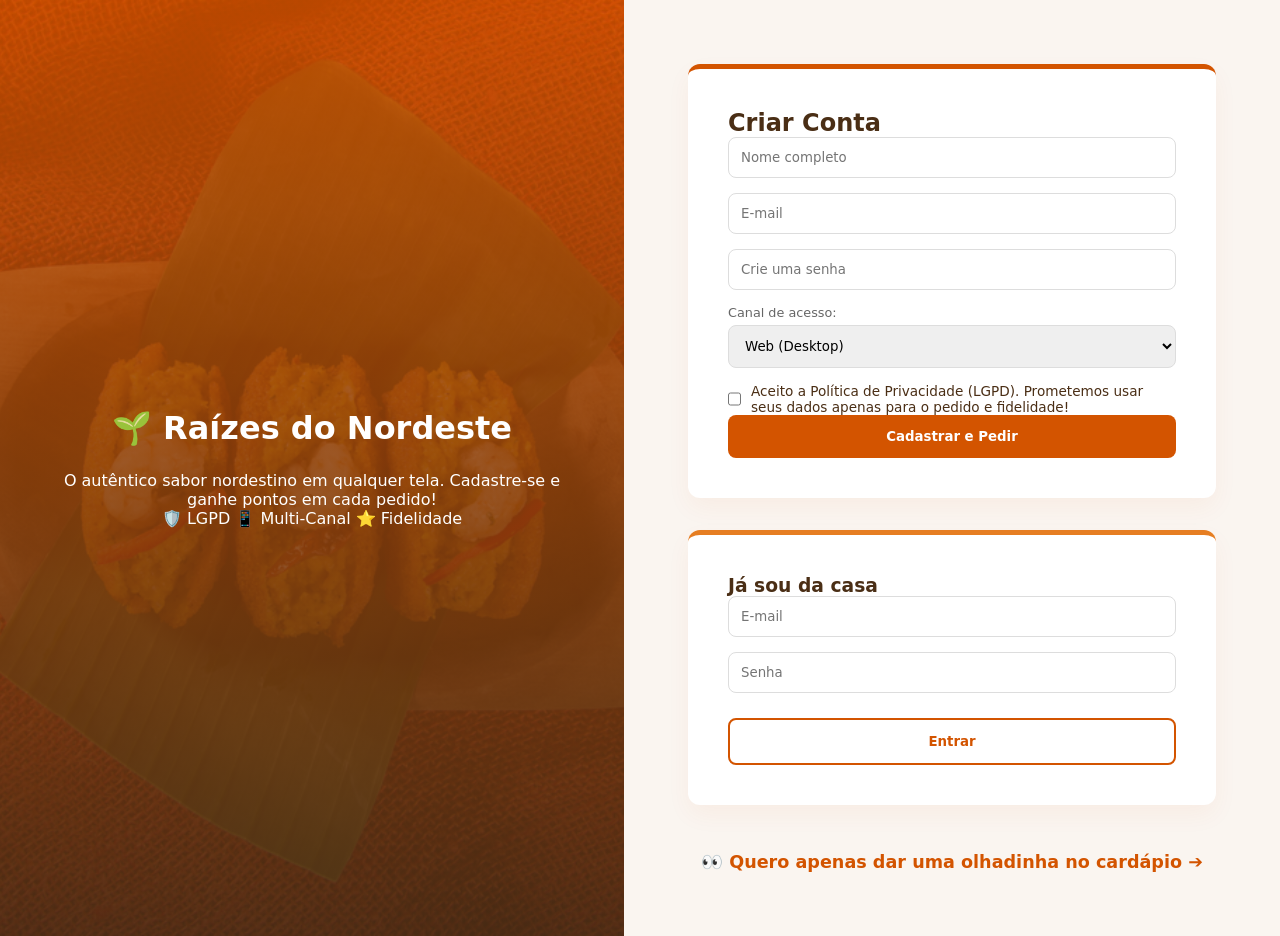
==== index.html @ ade94839 "adicao da funcao toast notification" ====
<!DOCTYPE html>
<html lang="pt-BR">
<head>
  <meta charset="UTF-8">
  <meta name="viewport" content="width=device-width, initial-scale=1.0">
  <title>Raízes do Nordeste | Início</title>
  
  <link rel="stylesheet" href="css/style.css">
  <link rel="stylesheet" href="css/responsive.css">
</head>
<body>

  <div class="split-container">
    
    <div class="split-left">
      <h1 class="page-title">🌱 Raízes do Nordeste</h1>
      <p>O autêntico sabor nordestino em qualquer tela. Cadastre-se e ganhe pontos em cada pedido!</p>
      <div class="badges">
        <span class="tag">🛡️ LGPD</span>
        <span class="tag">📱 Multi-Canal</span>
        <span class="tag">⭐ Fidelidade</span>
      </div>
    </div>

    <div class="split-right">
      
      <div class="form-container">
        <h2>Criar Conta</h2>
        <form id="register-form">
          <input type="text" id="reg-name" placeholder="Nome completo" required>
          <input type="email" id="reg-email" placeholder="E-mail" required>
          <input type="password" id="reg-pass" placeholder="Crie uma senha" required>
          
          <label class="input-label">Canal de acesso:</label>
          <select id="reg-channel">
            <option value="web">Web (Desktop)</option>
            <option value="app">App (Mobile)</option>
            <option value="totem">Totem (Loja)</option>
          </select>

          <div class="checkbox">
            <label style="display: flex; gap: 10px; cursor: pointer;">
              <input type="checkbox" id="reg-lgpd" required> 
              <span>Aceito a Política de Privacidade (LGPD). Prometemos usar seus dados apenas para o pedido e fidelidade!</span>
            </label>
          </div>

          <button type="submit" class="btn">Cadastrar e Pedir</button>
        </form>
      </div>

  <div class="form-container login-panel">
          <h3>Já sou da casa</h3>
          <form id="login-form">
            <input type="email" id="login-email" placeholder="E-mail">
            <input type="password" id="login-pass" placeholder="Senha">
            <button type="submit" class="btn btn-outline">Entrar</button>
          </form>
        </div>

        <div class="guest-link-container">
          <a href="unidades.html" class="guest-link">
            👀 Quero apenas dar uma olhadinha no cardápio ➔
          </a>
        </div>

    </div> 
    </div>

  <script src="js/mock.js"></script>
  <script src="js/app.js"></script>
  <script src="js/auth.js"></script>
</body>
</html>
---- css/style.css ----
:root {
    --primary: #d35400;
    --secondary: #e67e22;
    --accent: #a04000;
    --bg-light: #faf5f0;
    --text-dark: #4a2e15;  
    --white: #ffffff;
    --footer-bg: #1a2421;
}

* { box-sizing: border-box; margin: 0; padding: 0; font-family: 'Segoe UI', system-ui, sans-serif; }

body { 
    background-color: var(--bg-light); 
    color: var(--text-dark); 
    display: flex; 
    min-height: 100vh; 
    flex-direction: column; 
}

.split-container { display: flex; flex: 1; width: 100%; flex-wrap: wrap; }
.split-left { 
    background: linear-gradient(rgba(211, 84, 0, 0.85), rgba(74, 46, 21, 0.9)), url('../img/fundo-login.jpg');
    background-size: cover;
    background-position: center;
    color: var(--white); 
    flex: 1; 
    display: flex; 
    flex-direction: column; 
    justify-content: center; 
    align-items: center; 
    padding: 3rem; 
    text-align: center; 
}
.split-right { flex: 1; display: flex; flex-direction: column; justify-content: center; padding: 4rem; }

.page-wrapper { padding: 2rem; max-width: 1200px; margin: 0 auto; width: 100%; flex: 1; }

.header { 
    background: var(--primary); color: var(--white); padding: 1rem 2rem; 
    display: flex; justify-content: space-between; align-items: center; 
    border-radius: 12px; margin-bottom: 2rem; box-shadow: 0 4px 10px rgba(0,0,0,0.1);
}
.header a { color: var(--white); text-decoration: none; font-weight: bold; margin-left: 20px; }

.form-container { 
    background: var(--white); padding: 2.5rem; border-radius: 12px; 
    box-shadow: 0 10px 25px rgba(211,84,0,0.05); margin-bottom: 2rem; border-top: 5px solid var(--primary); 
}

input, select { width: 100%; padding: 12px; margin-bottom: 15px; border: 1px solid #ddd; border-radius: 8px; }

.btn { 
    background: var(--primary); color: var(--white); border: none; padding: 14px; 
    width: 100%; border-radius: 8px; font-weight: bold; cursor: pointer; transition: 0.3s; 
}
.btn:hover { background: var(--accent); }
.btn-outline { background: transparent; border: 2px solid var(--primary); color: var(--primary); margin-top: 10px; }

.product-grid { display: grid; grid-template-columns: repeat(auto-fill, minmax(280px, 1fr)); gap: 1.5rem; }
.product-card { 
    background: var(--white); border-radius: 12px; box-shadow: 0 4px 6px rgba(0,0,0,0.05); 
    border-bottom: 4px solid var(--primary); transition: 0.3s; overflow: hidden;
}
.product-card:hover { transform: translateY(-5px); }

.cart-layout { display: grid; grid-template-columns: 2fr 1fr; gap: 2rem; }
.cart-items { background: var(--white); padding: 1.5rem; border-radius: 12px; }
.cart-item { display: flex; justify-content: space-between; align-items: center; padding: 1.2rem 0; border-bottom: 1px solid #eee; }

.points-panel { 
    background: var(--bg-light); border: 2px dashed var(--primary); 
    padding: 2rem; border-radius: 12px; margin-bottom: 2rem; text-align: center;
}

.tracker { display: flex; justify-content: space-between; margin: 3rem 0; position: relative; }
.tracker::before { content: ''; position: absolute; top: 15px; left: 0; right: 0; height: 4px; background: #eee; z-index: 1; }
.step { text-align: center; position: relative; z-index: 2; width: 25%; }
.step .circle { 
    width: 34px; height: 34px; background: #eee; border-radius: 50%; margin: 0 auto 10px; 
    display: flex; align-items: center; justify-content: center; font-weight: bold; color: #999; border: 4px solid var(--white); 
}
.step.active .circle { background: var(--primary); color: var(--white); }
.step.completed .circle { background: #27ae60; color: var(--white); }

.footer { background-color: var(--footer-bg); color: #e2e8f0; padding: 3rem 2rem 1rem; margin-top: auto; }
.footer-content { max-width: 1200px; margin: 0 auto; display: grid; grid-template-columns: repeat(auto-fit, minmax(250px, 1fr)); gap: 2rem; }

.page-title {
    color: var(--primary);
    margin-bottom: 1.5rem;
    text-align: center;
}

.cart-summary h3 {
    color: var(--primary);
    margin-bottom: 1rem;
}

.cart-summary p {
    display: flex;
    justify-content: space-between;
    margin-bottom: 5px;
}

.cart-summary hr {
    border: 0;
    border-top: 1px solid #ddd;
    margin: 15px 0;
}

.cart-summary h2 {
    display: flex;
    justify-content: space-between;
    color: var(--accent);
}

.split-left .page-title {
    color: var(--white);
}

.input-label {
    font-size: 0.8rem;
    color: #666;
    display: block;
    margin-bottom: 5px;
}

.checkbox input[type="checkbox"] {
    width: auto;
    margin: 0;
}

.checkbox span {
    font-size: 0.85rem;
}

.login-panel {
    border-top-color: var(--secondary);
}

.product-card { 
    padding: 0;
    display: flex; 
    flex-direction: column; 
    text-align: left; 
}

.card-image {
    width: 100%;
    height: 180px;
    object-fit: cover;
    background: #eee;
}

.card-content {
    padding: 1.5rem;
    flex: 1;
    display: flex;
    flex-direction: column;
}

.card-title {
    color: var(--primary);
    margin-bottom: 0.5rem;
    font-size: 1.3rem;
}

.card-info {
    color: #666;
    margin-bottom: 0.5rem;
}

.card-hours {
    color: var(--accent);
    margin-bottom: 1.5rem;
    font-weight: bold;
    font-size: 0.9rem;
}

.card-desc {
    flex: 1;
    color: #666;
    font-size: 0.9rem;
    margin-bottom: 1rem;
}

.card-price {
    font-size: 1.3rem;
    font-weight: bold;
    color: var(--accent);
    margin-bottom: 1rem;
}

.card-actions {
    display: flex;
    gap: 10px;
    margin-top: auto;
}

.qty-input {
    width: 70px;
    margin: 0;
    padding: 5px;
    border-radius: 8px;
    border: 1px solid #ddd;
    text-align: center;
}

.btn-action {
    flex: 1;
    margin: 0;
    width: 100%;
}

.cart-empty { text-align: center; padding: 2rem; }
.btn-inline { display: inline-block; width: auto; margin-top: 1rem; }

.cart-item-info { flex: 2; text-align: left; }
.cart-item-title { font-size: 1.1rem; color: var(--text-dark); display: block; margin-bottom: 4px; }
.cart-item-price { color: #666; font-size: 0.9rem; }

.qty-controls { flex: 1; text-align: center; display: flex; align-items: center; justify-content: center; }
.qty-number { margin: 0 15px; font-weight: bold; font-size: 1.1rem; }

.cart-item-total { flex: 1; text-align: right; font-weight: bold; color: var(--accent); font-size: 1.1rem; }

.btn-remove { 
    background: none; border: none; cursor: pointer; 
    font-size: 1.5rem; color: var(--primary); margin-left: 15px; transition: 0.2s; 
}
.btn-remove:hover { transform: scale(1.1); color: var(--accent); }

.guest-link-container {
    text-align: center; 
    margin-top: 15px;
}

.guest-link {
    color: var(--primary); 
    font-weight: bold; 
    text-decoration: none; 
    font-size: 1.1rem; 
    transition: 0.2s;
}

.guest-link:hover {
    color: var(--accent);
}

.promo-alert {
    background-color: #e8f5e9;
    color: #2e7d32;
    padding: 10px;
    border-radius: 8px;
    font-size: 0.85rem;
    margin-bottom: 15px;
    font-weight: bold;
    text-align: center;
}

.promo-alert.warning {
    background-color: #fff3e0;
    color: #e65100;
}

.discount-line {
    color: #27ae60;
    font-weight: bold;
}

.promo-banner {
    background: linear-gradient(135deg, var(--primary), var(--accent));
    color: var(--white);
    padding: 1.5rem;
    border-radius: 12px;
    margin-bottom: 2rem;
    text-align: center;
    box-shadow: 0 4px 15px rgba(211, 84, 0, 0.2);
    animation: pulseBanner 2s infinite; 
}

.promo-banner h3 {
    margin-bottom: 0.5rem;
    font-size: 1.4rem;
    color: var(--white);
}

.promo-banner p {
    font-size: 1rem;
    opacity: 0.9;
}

@keyframes pulseBanner {
    0% { transform: scale(1); }
    50% { transform: scale(1.01); }
    100% { transform: scale(1); }
}

#toast-container {
    position: fixed;
    bottom: 20px;
    right: 20px;
    z-index: 9999;
    display: flex;
    flex-direction: column;
    gap: 10px;
}

.toast {
    background-color: var(--white);
    color: var(--text-dark);
    padding: 15px 25px;
    border-radius: 8px;
    box-shadow: 0 5px 15px rgba(0,0,0,0.2);
    font-size: 0.95rem;
    font-weight: bold;
    display: flex;
    align-items: center;
    gap: 12px;
    opacity: 0;
    transform: translateX(100%);
    animation: slideIn 0.3s forwards, fadeOut 0.3s forwards 2.7s;
    border-left: 5px solid var(--primary);
}

.toast.success { border-left-color: #27ae60; }
.toast.warning { border-left-color: #f39c12; }
.toast.error { border-left-color: #e74c3c; }

@keyframes slideIn {
    to { opacity: 1; transform: translateX(0); }
}

@keyframes fadeOut {
    to { opacity: 0; transform: translateY(20px); }
}
---- css/responsive.css ----
@media (max-width: 900px) { 
    body { flex-direction: column; } 
    
    .split-left { 
        padding: 4rem 2rem; 
        min-height: 40vh; 
    } 
    
    .split-right { 
        padding: 2rem; 
    }

    .split-left h1 {
        font-size: 2.5rem;
    }
}

@media (max-width: 480px) {
    .form-container {
        padding: 1.5rem;
    }
}
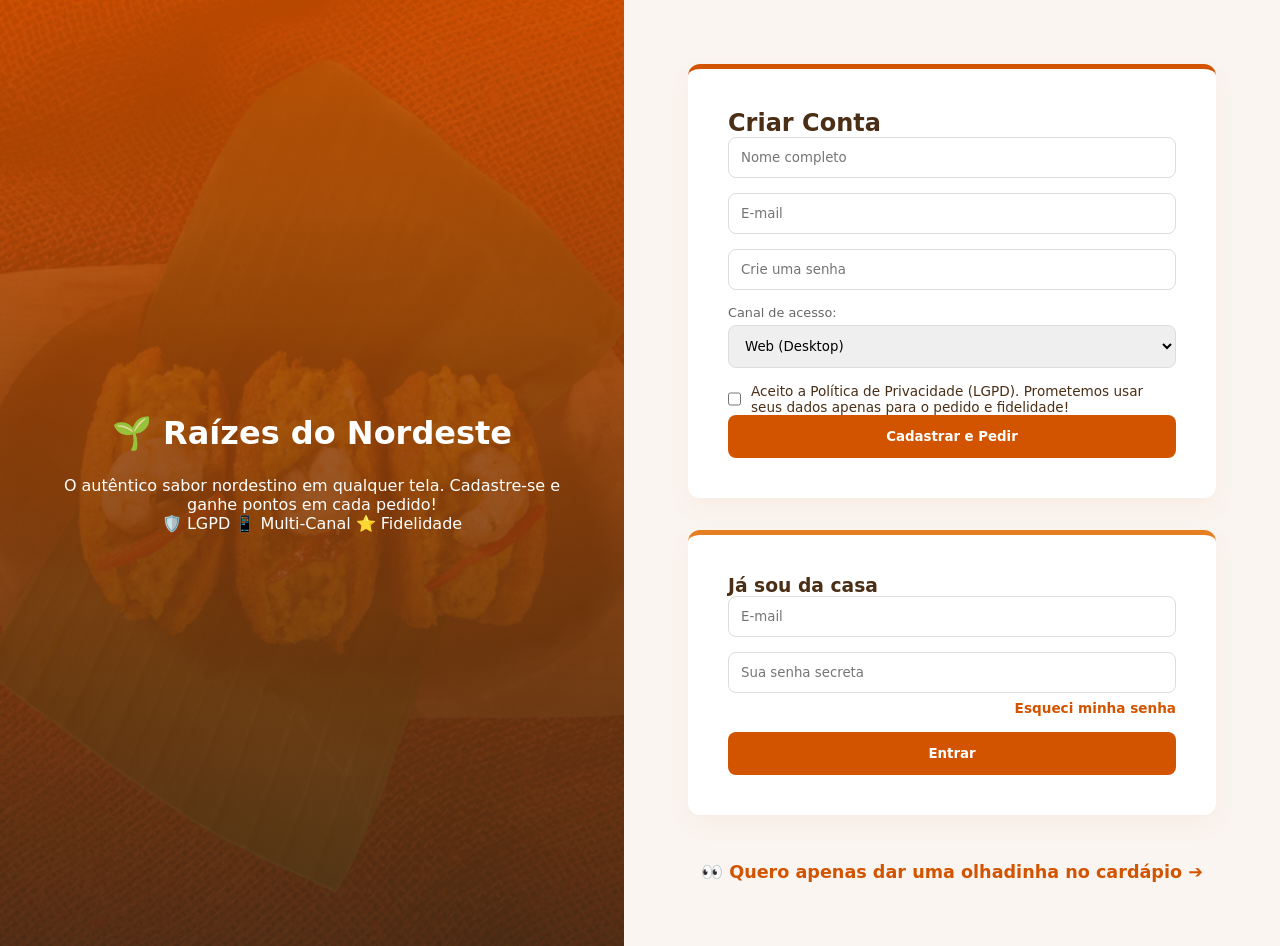
==== commit 0e919195: "melhorias na funcao perfil e senhas" ====
--- a/index.html
+++ b/index.html
@@ -51,11 +51,21 @@
 
   <div class="form-container login-panel">
           <h3>Já sou da casa</h3>
-          <form id="login-form">
-            <input type="email" id="login-email" placeholder="E-mail">
-            <input type="password" id="login-pass" placeholder="Senha">
-            <button type="submit" class="btn btn-outline">Entrar</button>
-          </form>
+          <form id="login-form" class="auth-form">
+            <div class="form-group">
+                <input type="email" id="login-email" placeholder="E-mail" required>
+            </div>
+            
+            <div class="form-group">
+                <input type="password" id="login-pass" placeholder="Sua senha secreta" required>
+            </div>
+
+            <div class="forgot-password-container">
+                <a href="#" id="btn-esqueci" class="forgot-password-link">Esqueci minha senha</a>
+            </div>
+
+            <button type="submit" class="btn btn-full">Entrar</button>
+        </form>
         </div>
 
         <div class="guest-link-container">
--- a/css/style.css
+++ b/css/style.css
@@ -334,4 +334,208 @@
 
 @keyframes fadeOut {
     to { opacity: 0; transform: translateY(20px); }
+}
+
+.category-filters {
+    display: flex;
+    justify-content: center;
+    gap: 15px;
+    margin-bottom: 2.5rem;
+    flex-wrap: wrap;
+}
+
+.btn-filter {
+    background-color: transparent;
+    color: var(--primary);
+    border: 2px solid var(--primary);
+    padding: 8px 20px;
+    border-radius: 25px;
+    cursor: pointer;
+    font-weight: bold;
+    font-size: 0.95rem;
+    transition: all 0.3s ease;
+}
+
+.btn-filter:hover, 
+.btn-filter.active {
+    background-color: var(--primary);
+    color: var(--white);
+    box-shadow: 0 4px 10px rgba(211, 84, 0, 0.3);
+}
+
+.product-card.hidden {
+    display: none;
+}
+
+.gamification-panel {
+    background: var(--white);
+    padding: 2rem;
+    border-radius: 12px;
+    box-shadow: 0 5px 15px rgba(0,0,0,0.05);
+    margin-bottom: 2rem;
+    text-align: center;
+}
+
+.points-display h2 {
+    font-size: 3rem;
+    color: var(--primary);
+    margin: 10px 0;
+}
+
+.progress-container {
+    background: #e0e0e0;
+    border-radius: 20px;
+    height: 24px;
+    width: 100%;
+    margin: 25px 0 10px 0;
+    overflow: hidden;
+    box-shadow: inset 0 2px 5px rgba(0,0,0,0.1);
+}
+
+.progress-bar {
+    background: linear-gradient(90deg, #f39c12, var(--primary));
+    height: 100%;
+    width: 0%;
+    transition: width 1.5s ease-in-out;
+}
+
+.progress-text {
+    font-size: 0.9rem;
+    color: #666;
+    font-weight: bold;
+}
+
+.tiers-grid {
+    display: grid;
+    grid-template-columns: repeat(auto-fit, minmax(200px, 1fr));
+    gap: 15px;
+    margin-top: 2rem;
+}
+
+.tier-card {
+    padding: 20px 10px;
+    border-radius: 8px;
+    border: 2px solid #eee;
+    background: #fafafa;
+    opacity: 0.6;
+    transition: all 0.3s ease;
+}
+
+.tier-card h3 {
+    margin-bottom: 10px;
+}
+
+.tier-card.active {
+    border-color: var(--primary);
+    background: #fff8f5;
+    opacity: 1;
+    transform: scale(1.05);
+    box-shadow: 0 4px 15px rgba(211, 84, 0, 0.2);
+}
+
+.points-unit {
+    font-size: 1.2rem;
+    color: #666;
+}
+
+.tier-divider {
+    margin: 10px 0;
+    border: 0;
+    border-top: 1px solid #ddd;
+}
+
+.tier-advantage {
+    font-size: 0.85rem;
+    font-weight: bold;
+}
+
+.progress-bar.gold-bar {
+    background: linear-gradient(90deg, #f1c40f, #f39c12);
+}
+
+.profile-container {
+    max-width: 600px;
+    margin: 0 auto;
+    background: var(--white);
+    padding: 2.5rem;
+    border-radius: 12px;
+    box-shadow: 0 5px 15px rgba(0,0,0,0.05);
+    margin-bottom: 2rem;
+}
+
+.profile-form .form-group {
+    margin-bottom: 1.5rem;
+}
+
+.profile-form label {
+    display: block;
+    margin-bottom: 0.5rem;
+    font-weight: bold;
+    color: var(--text-dark);
+}
+
+.profile-form input {
+    width: 100%;
+    padding: 12px 15px;
+    border: 1px solid #ddd;
+    border-radius: 8px;
+    font-size: 1rem;
+    transition: border-color 0.3s;
+}
+
+.profile-form input:focus {
+    border-color: var(--primary);
+    outline: none;
+}
+
+.profile-form input:disabled {
+    background-color: #f5f5f5;
+    cursor: not-allowed;
+    color: #888;
+}
+
+.form-row {
+    display: flex;
+    gap: 15px;
+    align-items: flex-end;
+}
+
+.form-row .form-group {
+    flex: 1;
+}
+
+@media (max-width: 600px) {
+    .form-row {
+        flex-direction: column;
+        gap: 0;
+        align-items: stretch;
+    }
+}
+
+.security-divider {
+    margin: 20px 0;
+    border: 0;
+    border-top: 1px solid #ddd;
+}
+
+.security-title {
+    margin-bottom: 15px;
+    color: var(--primary);
+}
+
+.forgot-password-container {
+    text-align: right;
+    margin-top: -10px;
+    margin-bottom: 15px;
+}
+
+.forgot-password-link {
+    font-size: 0.85rem;
+    color: var(--primary);
+    text-decoration: none;
+    font-weight: bold;
+}
+
+.forgot-password-link:hover {
+    text-decoration: underline;
 }
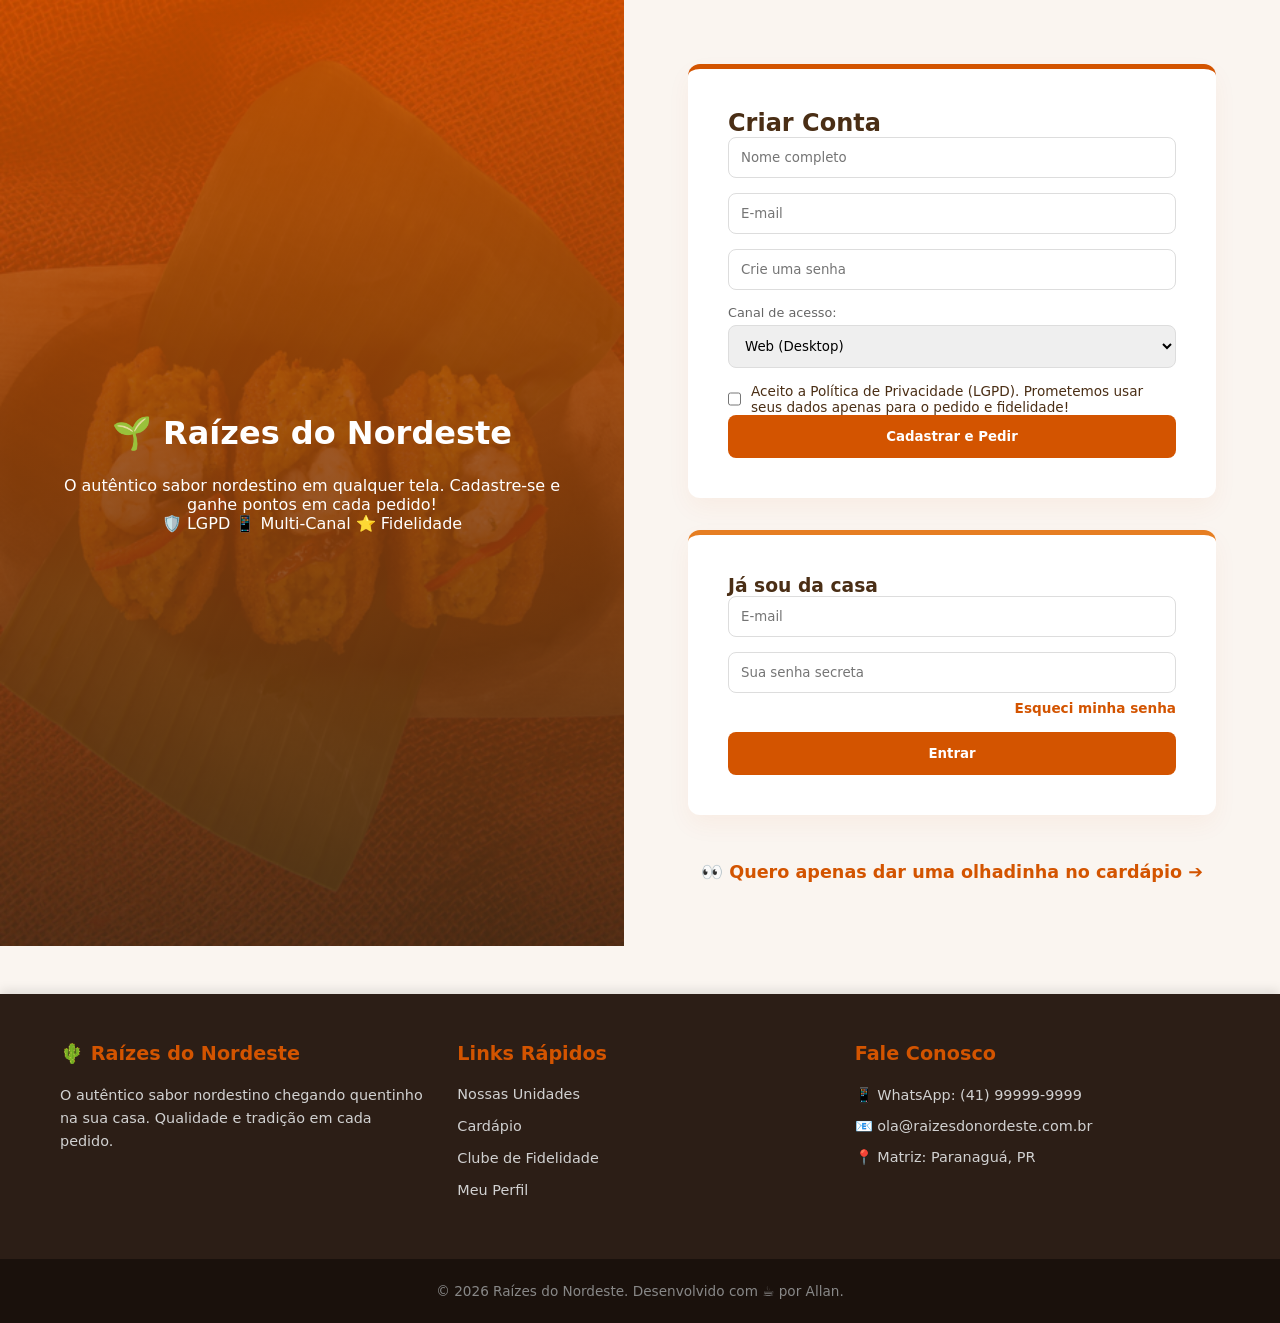
==== commit 80cf383e: "adicao footer" ====
--- a/index.html
+++ b/index.html
@@ -76,7 +76,35 @@
 
     </div> 
     </div>
-
+<footer class="site-footer">
+        <div class="footer-content">
+            <div class="footer-col">
+                <h3>🌵 Raízes do Nordeste</h3>
+                <p>O autêntico sabor nordestino chegando quentinho na sua casa. Qualidade e tradição em cada pedido.</p>
+            </div>
+            
+            <div class="footer-col">
+                <h3>Links Rápidos</h3>
+                <ul class="footer-links">
+                    <li><a href="unidades.html">Nossas Unidades</a></li>
+                    <li><a href="cardapio.html">Cardápio</a></li>
+                    <li><a href="fidelidade.html">Clube de Fidelidade</a></li>
+                    <li><a href="perfil.html">Meu Perfil</a></li>
+                </ul>
+            </div>
+            
+            <div class="footer-col">
+                <h3>Fale Conosco</h3>
+                <p>📱 WhatsApp: (41) 99999-9999</p>
+                <p>📧 ola@raizesdonordeste.com.br</p>
+                <p>📍 Matriz: Paranaguá, PR</p>
+            </div>
+        </div>
+        
+        <div class="footer-bottom">
+            <p>&copy; 2026 Raízes do Nordeste. Desenvolvido com ☕ por Allan.</p>
+        </div>
+    </footer>
   <script src="js/mock.js"></script>
   <script src="js/app.js"></script>
   <script src="js/auth.js"></script>
--- a/css/style.css
+++ b/css/style.css
@@ -538,4 +538,104 @@
 
 .forgot-password-link:hover {
     text-decoration: underline;
+}
+
+.subtitle-container {
+    text-align: center;
+    margin-bottom: 30px;
+}
+
+.units-subtitle {
+    display: inline-block;
+    background-color: #fff8f5;
+    color: var(--primary);
+    padding: 10px 25px;
+    border-radius: 30px;
+    font-size: 0.95rem;
+    font-weight: bold;
+    letter-spacing: 0.5px;
+    border: 1px solid rgba(211, 84, 0, 0.2);
+    box-shadow: 0 4px 10px rgba(0, 0, 0, 0.03);
+    position: relative;
+    z-index: 10;
+}
+
+.empty-cart {
+    display: flex;
+    flex-direction: column;
+    justify-content: center;
+    align-items: center;
+    min-height: 350px;
+    gap: 20px; 
+    text-align: center;
+}
+
+.empty-cart p {
+    font-size: 1.1rem;
+    color: #666;
+    margin: 0;
+}
+
+.site-footer {
+    background-color: #2c1e16;
+    color: #f5f5f5;
+    margin-top: 3rem;
+    box-shadow: 0 -4px 10px rgba(0,0,0,0.1);
+}
+
+.footer-content {
+    display: flex;
+    flex-wrap: wrap;
+    justify-content: space-between;
+    gap: 2rem;
+    max-width: 1200px;
+    margin: 0 auto;
+    padding: 3rem 20px;
+}
+
+.footer-col {
+    flex: 1;
+    min-width: 250px;
+}
+
+.footer-col h3 {
+    color: var(--primary);
+    margin-bottom: 1.2rem;
+    font-size: 1.2rem;
+}
+
+.footer-col p {
+    font-size: 0.9rem;
+    line-height: 1.6;
+    color: #d1d1d1;
+    margin-bottom: 0.5rem;
+}
+
+.footer-links {
+    list-style: none;
+    padding: 0;
+}
+
+.footer-links li {
+    margin-bottom: 0.8rem;
+}
+
+.footer-links a {
+    color: #d1d1d1;
+    text-decoration: none;
+    font-size: 0.9rem;
+    transition: color 0.3s ease, padding-left 0.3s ease;
+}
+
+.footer-links a:hover {
+    color: var(--primary);
+    padding-left: 5px; 
+}
+
+.footer-bottom {
+    background-color: #1a110c;
+    text-align: center;
+    padding: 1.5rem 20px;
+    font-size: 0.85rem;
+    color: #888;
 }
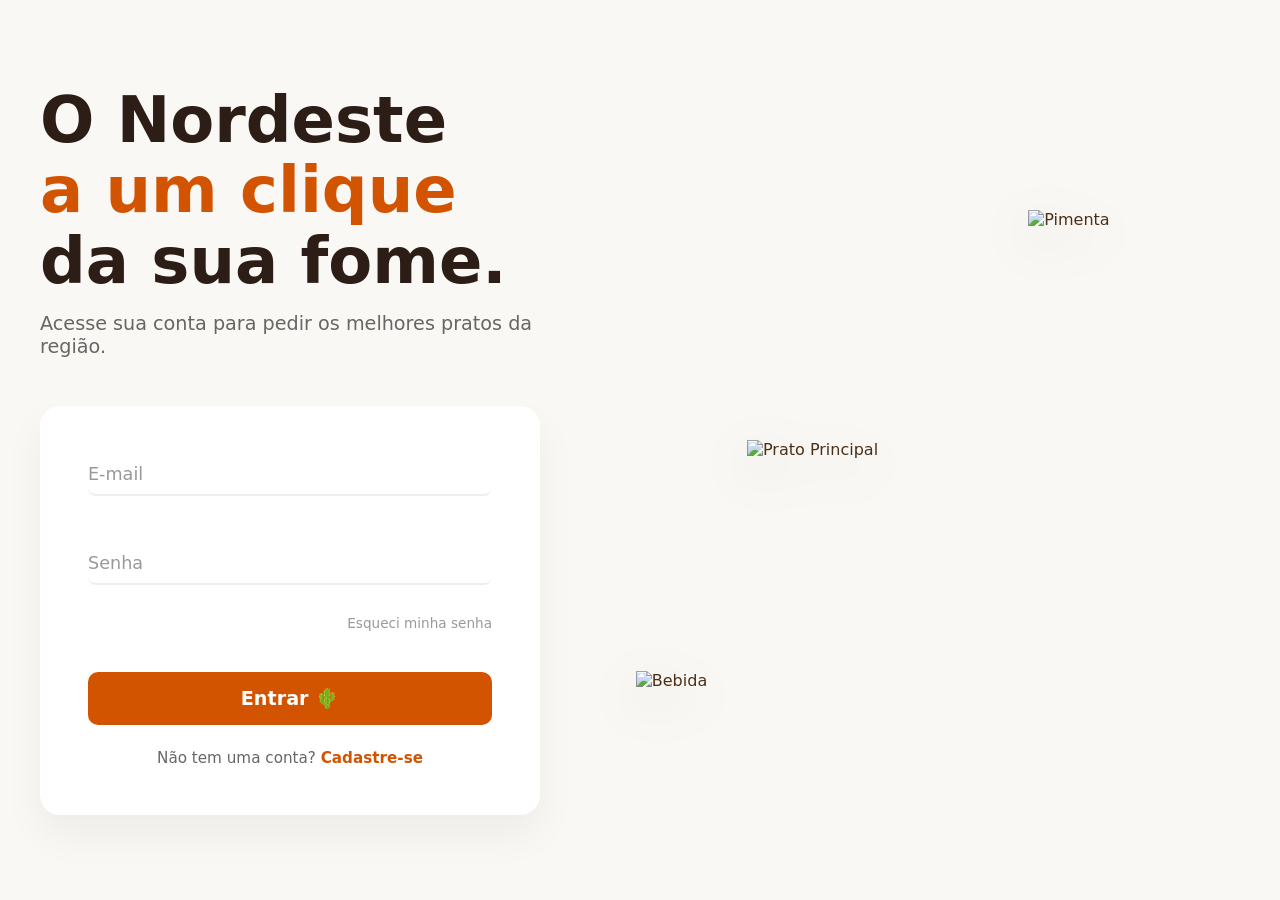
==== commit 30c23f8e: "melhoria tela inicial e cadastro" ====
--- a/index.html
+++ b/index.html
@@ -9,104 +9,46 @@
   <link rel="stylesheet" href="css/responsive.css">
 </head>
 <body>
+    <div class="foodtech-container">
+        <div class="foodtech-content">
+            
+            <div class="foodtech-text">
+                <h1 class="giant-title">O Nordeste<br><span class="highlight">a um clique</span><br>da sua fome.</h1>
+                <p class="subtitle">Acesse sua conta para pedir os melhores pratos da região.</p>
 
-  <div class="split-container">
-    
-    <div class="split-left">
-      <h1 class="page-title">🌱 Raízes do Nordeste</h1>
-      <p>O autêntico sabor nordestino em qualquer tela. Cadastre-se e ganhe pontos em cada pedido!</p>
-      <div class="badges">
-        <span class="tag">🛡️ LGPD</span>
-        <span class="tag">📱 Multi-Canal</span>
-        <span class="tag">⭐ Fidelidade</span>
-      </div>
+              <form id="login-form" class="minimal-form">
+                    <div class="input-group">
+                        <input type="email" id="email" required placeholder=" ">
+                        <label for="email">E-mail</label>
+                    </div>
+                    
+                    <div class="input-group">
+                        <input type="password" id="senha" required placeholder=" ">
+                        <label for="senha">Senha</label>
+                    </div>
+
+                    <div class="forgot-password">
+                        <a href="#">Esqueci minha senha</a>
+                    </div>
+
+                    <button type="submit" class="btn btn-full btn-foodtech">Entrar 🌵</button>
+
+                    <div class="register-link">
+                        <p>Não tem uma conta? <a href="cadastro.html">Cadastre-se</a></p>
+                    </div>
+                </form>
+            </div>
+
+            <div class="foodtech-visual">
+                <img src="https://cdn-icons-png.flaticon.com/512/3274/3274099.png" alt="Prato Principal" class="float-img img-1">
+                <img src="https://cdn-icons-png.flaticon.com/512/2722/2722086.png" alt="Pimenta" class="float-img img-2">
+                <img src="https://cdn-icons-png.flaticon.com/512/1206/1206263.png" alt="Bebida" class="float-img img-3">
+            </div>
+
+        </div>
     </div>
 
-    <div class="split-right">
-      
-      <div class="form-container">
-        <h2>Criar Conta</h2>
-        <form id="register-form">
-          <input type="text" id="reg-name" placeholder="Nome completo" required>
-          <input type="email" id="reg-email" placeholder="E-mail" required>
-          <input type="password" id="reg-pass" placeholder="Crie uma senha" required>
-          
-          <label class="input-label">Canal de acesso:</label>
-          <select id="reg-channel">
-            <option value="web">Web (Desktop)</option>
-            <option value="app">App (Mobile)</option>
-            <option value="totem">Totem (Loja)</option>
-          </select>
-
-          <div class="checkbox">
-            <label style="display: flex; gap: 10px; cursor: pointer;">
-              <input type="checkbox" id="reg-lgpd" required> 
-              <span>Aceito a Política de Privacidade (LGPD). Prometemos usar seus dados apenas para o pedido e fidelidade!</span>
-            </label>
-          </div>
-
-          <button type="submit" class="btn">Cadastrar e Pedir</button>
-        </form>
-      </div>
-
-  <div class="form-container login-panel">
-          <h3>Já sou da casa</h3>
-          <form id="login-form" class="auth-form">
-            <div class="form-group">
-                <input type="email" id="login-email" placeholder="E-mail" required>
-            </div>
-            
-            <div class="form-group">
-                <input type="password" id="login-pass" placeholder="Sua senha secreta" required>
-            </div>
-
-            <div class="forgot-password-container">
-                <a href="#" id="btn-esqueci" class="forgot-password-link">Esqueci minha senha</a>
-            </div>
-
-            <button type="submit" class="btn btn-full">Entrar</button>
-        </form>
-        </div>
-
-        <div class="guest-link-container">
-          <a href="unidades.html" class="guest-link">
-            👀 Quero apenas dar uma olhadinha no cardápio ➔
-          </a>
-        </div>
-
-    </div> 
-    </div>
-<footer class="site-footer">
-        <div class="footer-content">
-            <div class="footer-col">
-                <h3>🌵 Raízes do Nordeste</h3>
-                <p>O autêntico sabor nordestino chegando quentinho na sua casa. Qualidade e tradição em cada pedido.</p>
-            </div>
-            
-            <div class="footer-col">
-                <h3>Links Rápidos</h3>
-                <ul class="footer-links">
-                    <li><a href="unidades.html">Nossas Unidades</a></li>
-                    <li><a href="cardapio.html">Cardápio</a></li>
-                    <li><a href="fidelidade.html">Clube de Fidelidade</a></li>
-                    <li><a href="perfil.html">Meu Perfil</a></li>
-                </ul>
-            </div>
-            
-            <div class="footer-col">
-                <h3>Fale Conosco</h3>
-                <p>📱 WhatsApp: (41) 99999-9999</p>
-                <p>📧 ola@raizesdonordeste.com.br</p>
-                <p>📍 Matriz: Paranaguá, PR</p>
-            </div>
-        </div>
-        
-        <div class="footer-bottom">
-            <p>&copy; 2026 Raízes do Nordeste. Desenvolvido com ☕ por Allan.</p>
-        </div>
-    </footer>
-  <script src="js/mock.js"></script>
-  <script src="js/app.js"></script>
-  <script src="js/auth.js"></script>
+    <script src="js/mock.js"></script>
+    <script src="js/app.js"></script>
 </body>
 </html>
--- a/css/style.css
+++ b/css/style.css
@@ -638,4 +638,332 @@
     padding: 1.5rem 20px;
     font-size: 0.85rem;
     color: #888;
+}
+
+.hidden {
+    display: none !important;
+}
+
+.frete-gratis-text {
+    color: #27ae60 !important;
+    font-weight: bold !important;
+}
+
+.tracking-container {
+    max-width: 800px;
+    margin: 0 auto;
+    background: var(--white);
+    padding: 3rem 2rem;
+    border-radius: 12px;
+    box-shadow: 0 5px 15px rgba(0,0,0,0.05);
+    text-align: center;
+    margin-bottom: 3rem;
+}
+
+.tracking-title {
+    color: var(--primary);
+    margin-bottom: 10px;
+}
+
+.tracking-message {
+    color: #666;
+    margin-bottom: 40px;
+    font-size: 1.1rem;
+}
+
+.stepper-wrapper {
+    display: flex;
+    justify-content: space-between;
+    margin-bottom: 30px;
+    position: relative;
+}
+
+.stepper-item {
+    position: relative;
+    display: flex;
+    flex-direction: column;
+    align-items: center;
+    flex: 1;
+    z-index: 2;
+}
+
+.stepper-item::before {
+    content: "";
+    position: absolute;
+    top: 25px;
+    left: -50%;
+    right: 50%;
+    height: 4px;
+    background: #e0e0e0;
+    z-index: -1;
+    transition: background 0.5s ease;
+}
+
+.stepper-item:first-child::before {
+    display: none;
+}
+
+.step-counter {
+    width: 50px;
+    height: 50px;
+    border-radius: 50%;
+    background: #e0e0e0;
+    display: flex;
+    justify-content: center;
+    align-items: center;
+    font-size: 1.5rem;
+    margin-bottom: 10px;
+    transition: all 0.5s ease;
+}
+
+.step-name {
+    font-weight: bold;
+    color: #999;
+    font-size: 0.9rem;
+    transition: color 0.5s ease;
+}
+
+.stepper-item.completed .step-counter {
+    background: #27ae60;
+    color: white;
+}
+.stepper-item.completed::before {
+    background: #27ae60;
+}
+.stepper-item.completed .step-name {
+    color: #27ae60;
+}
+
+.stepper-item.active .step-counter {
+    background: var(--primary);
+    animation: pulse-orange 1.5s infinite;
+}
+.stepper-item.active .step-name {
+    color: var(--primary);
+}
+
+.reward-box {
+    margin-top: 30px;
+    padding: 20px;
+    background-color: #f0fdf4;
+    border: 1px solid #bbf7d0;
+    border-radius: 8px;
+    color: #166534;
+}
+
+.reward-box p {
+    margin-bottom: 15px;
+}
+
+@keyframes pulse-orange {
+    0% { box-shadow: 0 0 0 0 rgba(211, 84, 0, 0.5); }
+    70% { box-shadow: 0 0 0 15px rgba(211, 84, 0, 0); }
+    100% { box-shadow: 0 0 0 0 rgba(211, 84, 0, 0); }
+}
+
+@media (max-width: 600px) {
+    .step-name { font-size: 0.75rem; }
+    .step-counter { width: 40px; height: 40px; font-size: 1.2rem; }
+    .stepper-item::before { top: 20px; }
+}
+
+.foodtech-container {
+    min-height: 100vh;
+    display: flex;
+    align-items: center;
+    justify-content: center;
+    background-color: #faf8f5;
+    overflow: hidden;
+    padding: 2rem;
+}
+
+.foodtech-content {
+    display: flex;
+    align-items: center;
+    justify-content: space-between;
+    max-width: 1200px;
+    width: 100%;
+    gap: 4rem;
+}
+
+.foodtech-text {
+    flex: 1;
+    max-width: 500px;
+    z-index: 10;
+}
+
+.giant-title {
+    font-size: 4rem;
+    line-height: 1.1;
+    color: #2c1e16;
+    margin-bottom: 1rem;
+    font-weight: 800;
+}
+
+.giant-title .highlight {
+    color: var(--primary);
+}
+
+.subtitle {
+    font-size: 1.2rem;
+    color: #666;
+    margin-bottom: 3rem;
+}
+
+.minimal-form {
+    background: white;
+    padding: 3rem;
+    border-radius: 20px;
+    box-shadow: 0 20px 40px rgba(0,0,0,0.05);
+}
+
+.input-group {
+    position: relative;
+    margin-bottom: 2rem;
+}
+
+.input-group input {
+    width: 100%;
+    padding: 10px 0;
+    font-size: 1.1rem;
+    border: none;
+    border-bottom: 2px solid #eee;
+    background: transparent;
+    outline: none;
+    transition: border-color 0.3s;
+}
+
+.input-group label {
+    position: absolute;
+    top: 10px;
+    left: 0;
+    color: #999;
+    font-size: 1.1rem;
+    pointer-events: none;
+    transition: 0.3s ease all;
+}
+
+.input-group input:focus,
+.input-group input:not(:placeholder-shown) {
+    border-bottom-color: var(--primary);
+}
+
+.input-group input:focus ~ label,
+.input-group input:not(:placeholder-shown) ~ label {
+    top: -20px;
+    font-size: 0.85rem;
+    color: var(--primary);
+    font-weight: bold;
+}
+
+.btn-foodtech {
+    font-size: 1.2rem;
+    padding: 15px;
+    border-radius: 10px;
+    margin-top: 1rem;
+    width: 100%;
+}
+
+.foodtech-visual {
+    flex: 1;
+    position: relative;
+    height: 600px;
+    display: flex;
+    justify-content: center;
+    align-items: center;
+}
+
+.float-img {
+    position: absolute;
+    filter: drop-shadow(0 15px 25px rgba(0,0,0,0.15));
+}
+
+.img-1 {
+    width: 350px;
+    z-index: 3;
+    animation: float 6s ease-in-out infinite;
+}
+
+.img-2 {
+    width: 180px;
+    top: 10%;
+    right: 5%;
+    z-index: 2;
+    animation: float 8s ease-in-out infinite alternate;
+}
+
+.img-3 {
+    width: 150px;
+    bottom: 10%;
+    left: 5%;
+    z-index: 4;
+    animation: float 7s ease-in-out infinite alternate-reverse;
+}
+
+@keyframes float {
+    0% { transform: translateY(0px) rotate(0deg); }
+    50% { transform: translateY(-20px) rotate(3deg); }
+    100% { transform: translateY(0px) rotate(0deg); }
+}
+
+@media (max-width: 900px) {
+    .foodtech-content {
+        flex-direction: column;
+        text-align: center;
+    }
+    .giant-title {
+        font-size: 3rem;
+    }
+    .foodtech-visual {
+        display: none; 
+    }
+}
+
+.forgot-password {
+    text-align: right;
+    margin-top: -1.2rem;
+    margin-bottom: 1.5rem;
+}
+
+.forgot-password a {
+    color: #999;
+    font-size: 0.85rem;
+    text-decoration: none;
+    transition: color 0.3s ease;
+}
+
+.forgot-password a:hover {
+    color: var(--primary);
+    text-decoration: underline;
+}
+
+.register-link {
+    text-align: center;
+    margin-top: 1.5rem;
+    font-size: 0.95rem;
+    color: #666;
+}
+
+.register-link a {
+    color: var(--primary);
+    font-weight: bold;
+    text-decoration: none;
+    transition: color 0.3s ease;
+}
+
+.register-link a:hover {
+    color: #d35400;
+    text-decoration: underline;
+}
+
+#register-form {
+    padding: 2rem 3rem; 
+}
+
+@media (max-height: 800px) {
+    .foodtech-container {
+        align-items: flex-start;
+        padding-top: 2rem;
+        overflow-y: auto;
+    }
 }
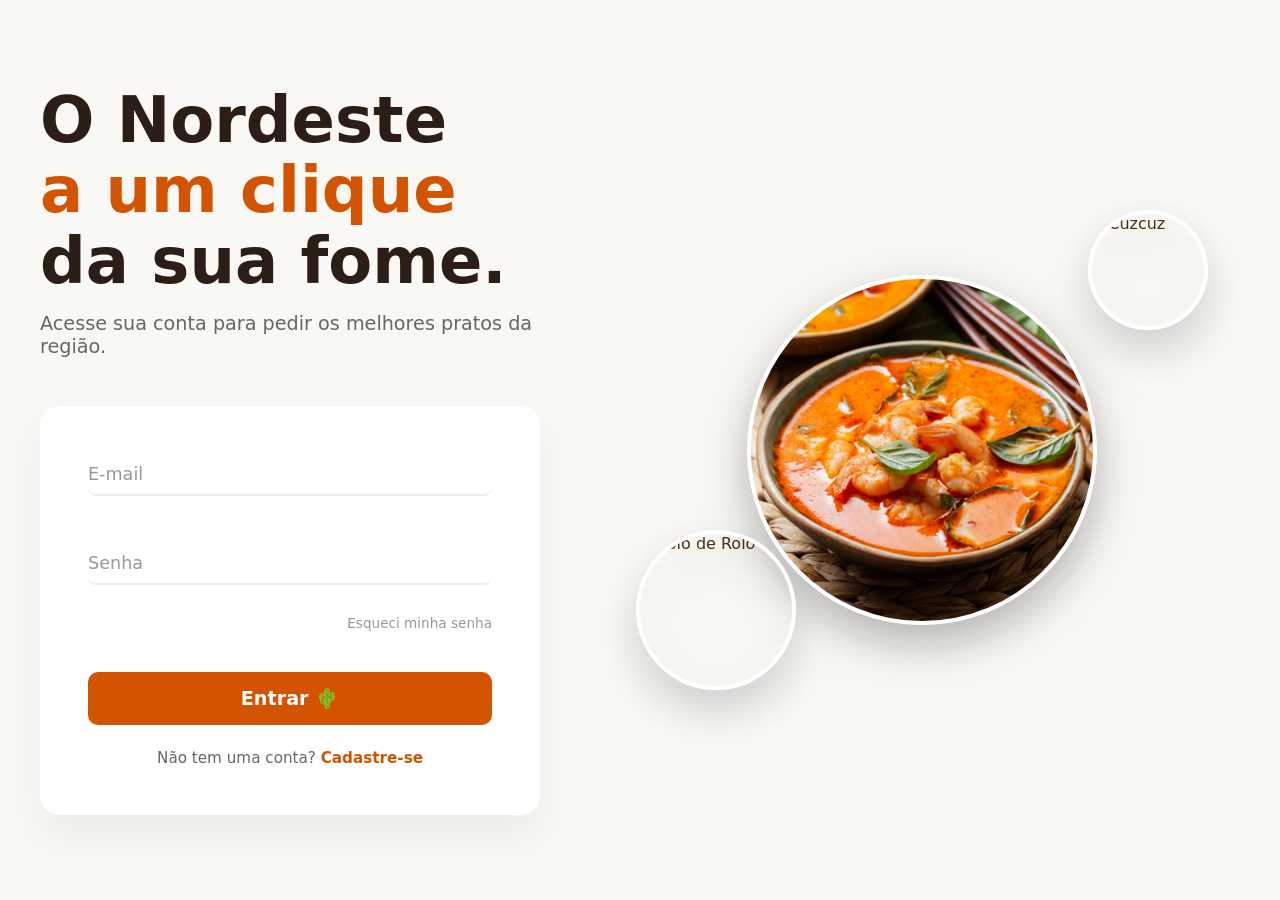
==== commit 388304c7: "adicao de img na tela inicial" ====
--- a/index.html
+++ b/index.html
@@ -28,7 +28,7 @@
                     </div>
 
                     <div class="forgot-password">
-                        <a href="#">Esqueci minha senha</a>
+                        <a href="#" id="esqueci-senha-link">Esqueci minha senha</a>
                     </div>
 
                     <button type="submit" class="btn btn-full btn-foodtech">Entrar 🌵</button>
@@ -40,11 +40,50 @@
             </div>
 
             <div class="foodtech-visual">
-                <img src="https://cdn-icons-png.flaticon.com/512/3274/3274099.png" alt="Prato Principal" class="float-img img-1">
-                <img src="https://cdn-icons-png.flaticon.com/512/2722/2722086.png" alt="Pimenta" class="float-img img-2">
-                <img src="https://cdn-icons-png.flaticon.com/512/1206/1206263.png" alt="Bebida" class="float-img img-3">
+                <img src="img/prato principal.jpg" alt="Moqueca" class="float-img img-1">
+                <img src="img/cuzcuz.jpg" alt="Cuzcuz" class="float-img img-2">
+                <img src="img/bolo de rolo.jpg" alt="Bolo de Rolo" class="float-img img-3">
             </div>
 
+        </div>
+    </div>
+
+    <div id="forgot-password-modal" class="modal-overlay hidden">
+        <div class="modal-content">
+            <button class="close-modal" id="close-modal-btn">&times;</button>
+            <h3>🌵 Recuperação de Senha</h3>
+            <p style="margin-bottom: 1.5rem;">Digite seu e-mail cadastrado para receber uma nova senha temporária.</p>
+
+            <form id="recover-form" class="minimal-form" style="padding: 0; box-shadow: none;">
+                <div class="input-group">
+                    <input type="email" id="recover-email" required placeholder=" ">
+                    <label for="recover-email">Seu E-mail</label>
+                </div>
+                <button type="submit" class="btn btn-full">Enviar Nova Senha</button>
+            </form>
+        </div>
+    </div>
+
+    <div id="inbox-modal" class="modal-overlay hidden">
+        <div class="modal-content inbox-content">
+            <button class="close-modal" id="close-inbox-btn">&times;</button>
+            
+            <div class="inbox-header">
+                <span class="inbox-icon">📧</span>
+                <h4>Nova Mensagem</h4>
+            </div>
+            
+            <div class="inbox-body">
+                <p><strong>De:</strong> suporte@raizesdonordeste.com.br</p>
+                <p><strong>Para:</strong> <span id="inbox-user-email">...</span></p>
+                <hr style="margin: 1rem 0; border: none; border-top: 1px solid #ddd;">
+                <p>Olá, <strong id="inbox-user-name">...</strong>!</p>
+                <p>Sua senha foi resetada com sucesso. Sua nova senha temporária é:</p>
+                
+                <div class="temp-password" id="inbox-temp-pass">raizes123</div>
+                
+                <p style="font-size: 0.85rem; color: #888; margin-top: 1rem;">Faça o login e altere sua senha na aba "Meu Perfil".</p>
+            </div>
         </div>
     </div>
 
--- a/css/style.css
+++ b/css/style.css
@@ -966,4 +966,176 @@
         padding-top: 2rem;
         overflow-y: auto;
     }
-}+}
+
+.profile-card {
+    background: white;
+    max-width: 600px;
+    margin: 2rem auto;
+    padding: 2rem;
+    border-radius: 20px;
+    box-shadow: 0 15px 35px rgba(0,0,0,0.05);
+    display: flex;
+    align-items: center;
+    gap: 2rem;
+}
+
+.profile-avatar {
+    font-size: 4rem;
+    background: #faf8f5;
+    width: 100px;
+    height: 100px;
+    display: flex;
+    justify-content: center;
+    align-items: center;
+    border-radius: 50%;
+    border: 3px solid var(--primary);
+}
+
+.profile-details h2 {
+    color: #2c1e16;
+    margin-bottom: 0.5rem;
+    font-size: 1.8rem;
+}
+
+.profile-details p {
+    color: #666;
+    margin-bottom: 1rem;
+    font-size: 1.1rem;
+}
+
+.points-badge {
+    display: inline-block;
+    background: #fff4e6;
+    color: var(--primary);
+    padding: 8px 16px;
+    border-radius: 50px;
+    font-weight: bold;
+    font-size: 0.95rem;
+}
+
+.security-card {
+    background: white;
+    max-width: 600px;
+    margin: 2rem auto;
+    padding: 2rem;
+    border-radius: 20px;
+    box-shadow: 0 15px 35px rgba(0,0,0,0.05);
+}
+
+.security-card h3 {
+    color: #2c1e16;
+    margin-bottom: 1.5rem;
+}
+
+.security-form {
+    padding: 0;
+    box-shadow: none;
+    background: transparent;
+}
+
+.btn-security {
+    width: auto;
+    padding: 10px 20px;
+}
+
+.input-group input[type="date"] ~ label {
+    top: -20px;
+    font-size: 0.85rem;
+    color: var(--primary);
+    font-weight: bold;
+}
+
+.modal-overlay {
+    position: fixed;
+    top: 0;
+    left: 0;
+    width: 100%;
+    height: 100%;
+    background: rgba(0, 0, 0, 0.4);
+    backdrop-filter: blur(4px);
+    display: flex;
+    justify-content: center;
+    align-items: center;
+    z-index: 1000;
+    opacity: 1;
+    transition: opacity 0.3s ease;
+}
+
+.modal-overlay.hidden {
+    opacity: 0;
+    pointer-events: none;
+}
+
+.modal-content {
+    background: #fff;
+    padding: 2.5rem;
+    border-radius: 20px;
+    width: 90%;
+    max-width: 450px;
+    box-shadow: 0 20px 40px rgba(0,0,0,0.2);
+    position: relative;
+    transform: translateY(0);
+    transition: transform 0.3s ease;
+    text-align: center;
+}
+
+.modal-overlay.hidden .modal-content {
+    transform: translateY(30px);
+}
+
+.close-modal {
+    position: absolute;
+    top: 15px;
+    right: 20px;
+    background: none;
+    border: none;
+    font-size: 1.8rem;
+    color: #999;
+    cursor: pointer;
+    transition: color 0.3s;
+}
+
+.close-modal:hover {
+    color: var(--primary);
+}
+
+.inbox-content {
+    text-align: left;
+    background: #faf8f5;
+}
+
+.inbox-header {
+    display: flex;
+    align-items: center;
+    gap: 10px;
+    margin-bottom: 1.5rem;
+    color: var(--primary);
+}
+
+.inbox-icon { font-size: 1.8rem; }
+.inbox-body p { margin-bottom: 0.5rem; color: #444; }
+
+.temp-password {
+    background: #fff4e6;
+    color: var(--primary);
+    padding: 15px;
+    font-size: 1.5rem;
+    font-weight: bold;
+    text-align: center;
+    border-radius: 10px;
+    border: 2px dashed var(--primary);
+    margin: 1.5rem 0;
+    letter-spacing: 2px;
+}
+
+.foodtech-visual img.float-img {
+    border-radius: 50%;
+    object-fit: cover;
+    box-shadow: 0 20px 40px rgba(0,0,0,0.15);
+    border: 4px solid #fff;
+}
+
+.img-1 { width: 350px; height: 350px; }
+.img-2 { width: 120px; height: 120px; }
+.img-3 { width: 160px; height: 160px; }
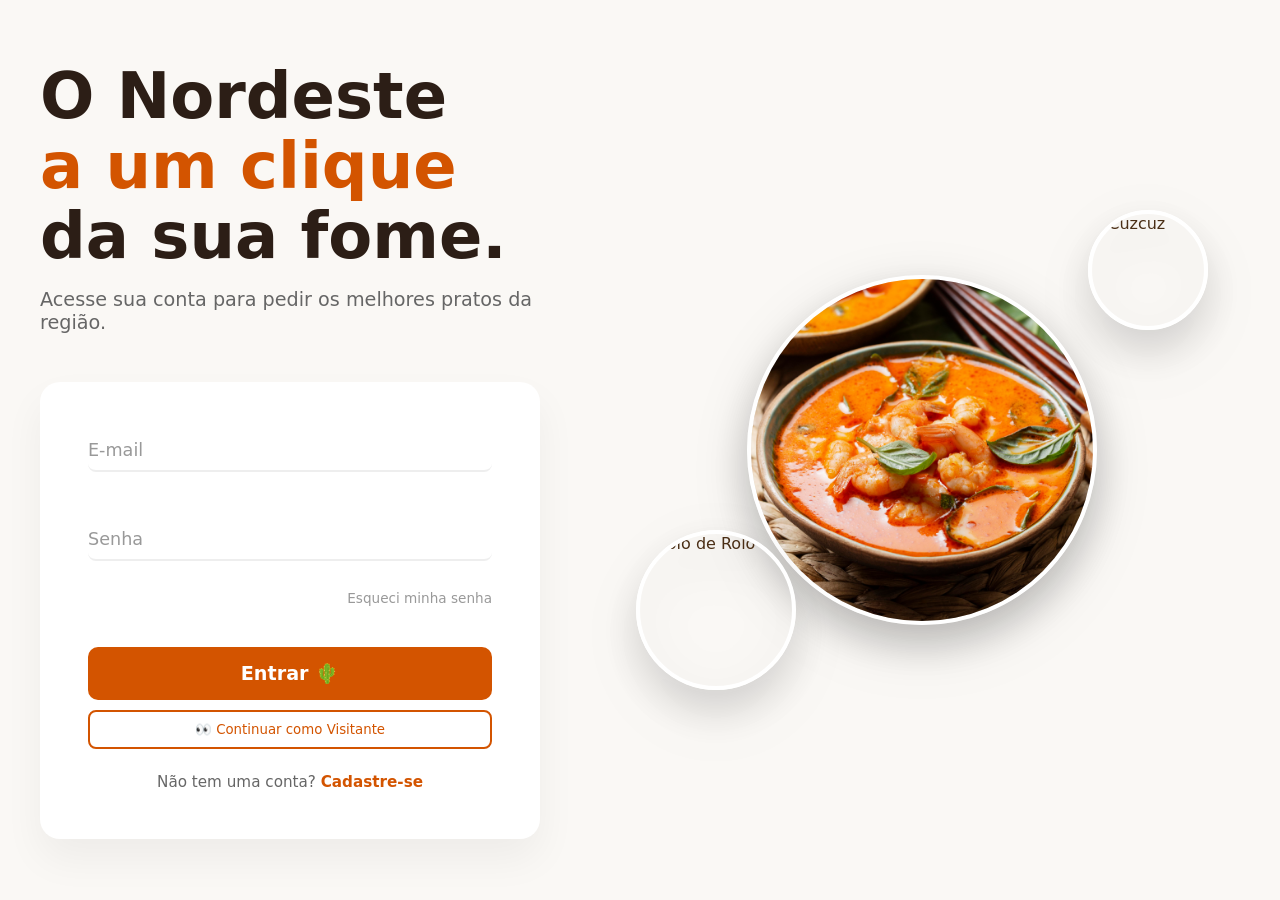
==== commit 066e8f0c: "implementacao modo visitante" ====
--- a/index.html
+++ b/index.html
@@ -32,6 +32,10 @@
                     </div>
 
                     <button type="submit" class="btn btn-full btn-foodtech">Entrar 🌵</button>
+
+                    <button type="button" id="btn-visitante" style="background: transparent; border: 2px solid var(--primary); color: var(--primary); margin-top: 10px; padding: 10px; border-radius: 8px; cursor: pointer; width: 100%;">
+                    👀 Continuar como Visitante
+                    </button>
 
                     <div class="register-link">
                         <p>Não tem uma conta? <a href="cadastro.html">Cadastre-se</a></p>
--- a/css/style.css
+++ b/css/style.css
@@ -43,6 +43,39 @@
 }
 .header a { color: var(--white); text-decoration: none; font-weight: bold; margin-left: 20px; }
 
+.header nav a {
+    display: inline-block;
+    text-decoration: none;
+    padding: 5px 10px;
+    transition: all 0.3s ease;
+}
+
+.header nav a.active {
+    color: #ffffff;
+    font-weight: bold;
+    border-bottom: 3px solid #ffffff; 
+    padding-bottom: 8px;
+}
+
+.header nav a span {
+    vertical-align: middle;
+    margin-right: 5px;
+}
+
+.desktop-badge {
+    background-color: #ffffff;
+    color: var(--primary, #e74c3c);
+    font-size: 0.8rem;
+    font-weight: bold;
+    padding: 2px 8px;
+    border-radius: 12px;
+    margin-left: 5px;
+    vertical-align: middle;
+    box-shadow: 0 2px 4px rgba(0,0,0,0.1);
+    position: relative; 
+    top: -2px;
+}
+
 .form-container { 
     background: var(--white); padding: 2.5rem; border-radius: 12px; 
     box-shadow: 0 10px 25px rgba(211,84,0,0.05); margin-bottom: 2rem; border-top: 5px solid var(--primary); 
@@ -56,13 +89,6 @@
 }
 .btn:hover { background: var(--accent); }
 .btn-outline { background: transparent; border: 2px solid var(--primary); color: var(--primary); margin-top: 10px; }
-
-.product-grid { display: grid; grid-template-columns: repeat(auto-fill, minmax(280px, 1fr)); gap: 1.5rem; }
-.product-card { 
-    background: var(--white); border-radius: 12px; box-shadow: 0 4px 6px rgba(0,0,0,0.05); 
-    border-bottom: 4px solid var(--primary); transition: 0.3s; overflow: hidden;
-}
-.product-card:hover { transform: translateY(-5px); }
 
 .cart-layout { display: grid; grid-template-columns: 2fr 1fr; gap: 2rem; }
 .cart-items { background: var(--white); padding: 1.5rem; border-radius: 12px; }
@@ -137,65 +163,6 @@
 
 .login-panel {
     border-top-color: var(--secondary);
-}
-
-.product-card { 
-    padding: 0;
-    display: flex; 
-    flex-direction: column; 
-    text-align: left; 
-}
-
-.card-image {
-    width: 100%;
-    height: 180px;
-    object-fit: cover;
-    background: #eee;
-}
-
-.card-content {
-    padding: 1.5rem;
-    flex: 1;
-    display: flex;
-    flex-direction: column;
-}
-
-.card-title {
-    color: var(--primary);
-    margin-bottom: 0.5rem;
-    font-size: 1.3rem;
-}
-
-.card-info {
-    color: #666;
-    margin-bottom: 0.5rem;
-}
-
-.card-hours {
-    color: var(--accent);
-    margin-bottom: 1.5rem;
-    font-weight: bold;
-    font-size: 0.9rem;
-}
-
-.card-desc {
-    flex: 1;
-    color: #666;
-    font-size: 0.9rem;
-    margin-bottom: 1rem;
-}
-
-.card-price {
-    font-size: 1.3rem;
-    font-weight: bold;
-    color: var(--accent);
-    margin-bottom: 1rem;
-}
-
-.card-actions {
-    display: flex;
-    gap: 10px;
-    margin-top: auto;
 }
 
 .qty-input {
@@ -1138,4 +1105,874 @@
 
 .img-1 { width: 350px; height: 350px; }
 .img-2 { width: 120px; height: 120px; }
-.img-3 { width: 160px; height: 160px; }+.img-3 { width: 160px; height: 160px; }
+
+#units-list {
+    display: grid;
+    grid-template-columns: repeat(auto-fit, minmax(320px, 1fr));
+    gap: 30px;
+    margin-bottom: 40px;
+}
+
+.unit-card {
+    background: #ffffff;
+    border-radius: 24px;
+    padding: 30px;
+    box-shadow: 0 15px 35px rgba(0,0,0,0.04);
+    transition: transform 0.3s ease, box-shadow 0.3s ease;
+    display: flex;
+    flex-direction: column;
+    gap: 15px;
+    position: relative;
+    overflow: hidden;
+    border: 1px solid rgba(0,0,0,0.02);
+    background: #ffffff;
+    border-radius: 24px;
+    padding: 30px;
+    box-shadow: 0 15px 35px rgba(0,0,0,0.04);
+    transition: transform 0.3s ease, box-shadow 0.3s ease;
+    display: flex;
+    flex-direction: column;
+    gap: 15px;
+    position: relative;
+    overflow: hidden;
+    border: 1px solid rgba(0,0,0,0.02);
+    height: 100%;
+}
+
+.unit-card:hover {
+    transform: translateY(-8px);
+    box-shadow: 0 25px 45px rgba(0,0,0,0.08);
+}
+
+.unit-card::before {
+    content: '';
+    position: absolute;
+    top: 0; left: 0; right: 0; height: 6px;
+    background: var(--primary); 
+}
+
+.unit-header {
+    display: flex;
+    justify-content: space-between;
+    align-items: flex-start;
+}
+
+.unit-title {
+    font-family: 'Comfortaa', cursive;
+    font-size: 1.4rem;
+    color: #2c1e16;
+    margin: 0;
+    padding-right: 10px;
+}
+
+.unit-status {
+    background: #e6f4ea;
+    color: #1e8e3e;
+    padding: 6px 14px;
+    border-radius: 20px;
+    font-size: 0.85rem;
+    font-weight: bold;
+    display: flex;
+    align-items: center;
+    gap: 5px;
+    white-space: nowrap;
+    flex-shrink: 0;
+    height: fit-content;
+}
+
+.unit-status.closed {
+    background: #fce8e6;
+    color: #d93025;
+}
+
+.unit-info p {
+    color: #666;
+    font-size: 0.95rem;
+    margin: 8px 0;
+    display: flex;
+    align-items: center;
+    gap: 8px;
+}
+
+.unit-action {
+    margin-top: auto;
+}
+
+.menu-grid {
+    display: grid;
+    grid-template-columns: repeat(auto-fit, minmax(250px, 1fr));
+    gap: 80px 30px; 
+    padding-top: 50px;
+    margin-bottom: 40px;
+}
+
+.menu-card {
+    background: #ffffff;
+    border-radius: 24px;
+    padding: 20px;
+    padding-top: 90px; 
+    box-shadow: 0 15px 35px rgba(0,0,0,0.04);
+    text-align: center;
+    position: relative;
+    margin-top: 20px; 
+    display: flex;
+    flex-direction: column;
+    transition: transform 0.3s ease, box-shadow 0.3s ease;
+    border: 1px solid rgba(0,0,0,0.02);
+    height: 100%;
+}
+
+.menu-card:hover {
+    transform: translateY(-8px);
+    box-shadow: 0 25px 45px rgba(0,0,0,0.08);
+}
+
+.menu-img-wrapper {
+    position: absolute;
+    top: -60px;
+    left: 50%;
+    transform: translateX(-50%);
+    width: 140px;
+    height: 140px;
+    border-radius: 50%;
+    box-shadow: 0 15px 25px rgba(0,0,0,0.12);
+    border: 5px solid #fff;
+    background: #fff;
+    overflow: hidden;
+}
+
+.menu-img-wrapper img {
+    width: 100%;
+    height: 100%;
+    object-fit: cover;
+}
+
+.menu-title {
+    font-family: 'Comfortaa', cursive;
+    font-size: 1.3rem;
+    color: #2c1e16;
+    margin-bottom: 10px;
+}
+
+.menu-desc {
+    font-size: 0.9rem;
+    color: #666;
+    margin-bottom: 15px;
+    flex-grow: 1;
+}
+
+.menu-price {
+    font-size: 1.5rem;
+    color: var(--primary);
+    font-weight: bold;
+    margin-bottom: 20px;
+}
+
+.menu-actions {
+    display: flex;
+    gap: 10px;
+    align-items: center;
+    margin-top: auto;
+}
+
+.qty-input {
+    width: 60px;
+    height: 44px;
+    text-align: center;
+    border: 2px solid #eee;
+    border-radius: 12px;
+    font-family: inherit;
+    font-size: 1rem;
+    font-weight: bold;
+    color: #2c1e16;
+    outline: none;
+    transition: border-color 0.3s;
+}
+
+.qty-input:focus {
+    border-color: var(--primary);
+}
+
+.menu-actions .btn-full {
+    flex-grow: 1;
+    padding: 10px;
+}
+
+.cart-layout { 
+    display: grid; 
+    grid-template-columns: 1.5fr 1fr;
+    gap: 30px; 
+    align-items: start;
+    margin-bottom: 40px;
+}
+
+.premium-card {
+    background: #ffffff;
+    border-radius: 24px;
+    padding: 30px;
+    box-shadow: 0 15px 35px rgba(0,0,0,0.04);
+    border: 1px solid rgba(0,0,0,0.02);
+}
+
+.cart-summary.premium-card {
+    position: sticky;
+    top: 20px;
+}
+
+.summary-title {
+    font-family: 'Comfortaa', cursive;
+    font-size: 1.4rem;
+    color: #2c1e16;
+    margin-bottom: 25px;
+    text-align: center;
+}
+
+.summary-lines p {
+    display: flex;
+    justify-content: space-between;
+    color: #666;
+    margin-bottom: 15px;
+    font-size: 1.05rem;
+}
+
+.cart-hr {
+    border: 0;
+    border-top: 2px dashed #eee;
+    margin: 20px 0;
+}
+
+.summary-total {
+    display: flex;
+    justify-content: space-between;
+    align-items: center;
+    font-size: 1.6rem;
+    color: var(--primary);
+    font-weight: 800;
+    margin-bottom: 30px;
+}
+
+.btn-checkout {
+    font-size: 1.2rem;
+    padding: 18px;
+    border-radius: 16px;
+    margin-bottom: 20px;
+    box-shadow: 0 10px 20px rgba(211, 84, 0, 0.2);
+}
+
+.lgpd-box {
+    background: #faf8f5;
+    padding: 15px;
+    border-radius: 12px;
+    font-size: 0.85rem;
+    color: #888;
+    line-height: 1.4;
+    text-align: center;
+    border: 1px solid #eee;
+}
+
+
+@media (max-width: 900px) {
+    .cart-layout {
+        grid-template-columns: 1fr;
+    }
+}
+
+.cart-item-modern {
+    display: flex;
+    align-items: center;
+    padding: 15px 0;
+    border-bottom: 1px solid #f0f0f0;
+    gap: 15px;
+    position: relative;
+    transition: background 0.3s;
+}
+
+.cart-item-modern:last-child {
+    border-bottom: none;
+}
+
+.cart-item-img-box {
+    width: 60px;
+    height: 60px;
+    border-radius: 12px;
+    overflow: hidden;
+    flex-shrink: 0;
+    box-shadow: 0 4px 10px rgba(0,0,0,0.05);
+}
+
+.cart-item-img-box img {
+    width: 100%;
+    height: 100%;
+    object-fit: cover;
+}
+
+.cart-item-details {
+    flex: 1 1 0;
+    display: flex;
+    flex-direction: column;
+    min-width: 0;
+}
+
+.cart-item-controls {
+    width: 110px; 
+    display: flex;
+    justify-content: center;
+    flex-shrink: 0;
+}
+
+.item-title {
+    font-size: 1.1rem;
+    color: #2c1e16;
+    margin-bottom: 4px;
+}
+
+.item-unit-price {
+    font-size: 0.9rem;
+    color: #999;
+}
+
+.qty-modern {
+    display: flex;
+    align-items: center;
+    background: #faf8f5;
+    border-radius: 20px;
+    padding: 4px;
+    border: 1px solid #eee;
+}
+
+.btn-qty {
+    background: white;
+    border: none;
+    width: 28px;
+    height: 28px;
+    border-radius: 50%;
+    cursor: pointer;
+    font-weight: bold;
+    color: var(--primary);
+    box-shadow: 0 2px 5px rgba(0,0,0,0.05);
+    transition: 0.2s;
+}
+
+.btn-qty:hover {
+    background: var(--primary);
+    color: white;
+}
+
+.qty-value {
+    width: 30px;
+    text-align: center;
+    font-weight: bold;
+    font-size: 0.95rem;
+}
+
+.cart-item-total {
+    font-weight: bold;
+    color: var(--primary);
+    width: 90px;
+    text-align: right;
+    font-size: 1.1rem;
+}
+
+.btn-remove-modern {
+    background: none;
+    border: none;
+    color: #ccc;
+    font-size: 1.8rem;
+    cursor: pointer;
+    line-height: 1;
+    padding: 0 5px;
+    transition: color 0.2s;
+}
+
+.btn-remove-modern:hover {
+    color: #e74c3c;
+}
+
+@media (max-width: 600px) {
+    .cart-item-modern {
+        flex-wrap: wrap;
+    }
+    .cart-item-details {
+        width: calc(100% - 80px);
+    }
+    .cart-item-controls {
+        width: 50%;
+        margin-top: 10px;
+    }
+    .cart-item-total {
+        width: 40%;
+        margin-top: 10px;
+        text-align: left;
+    }
+    .btn-remove-modern {
+        position: absolute;
+        top: 15px;
+        right: 0;
+    }
+}
+
+.payment-card {
+    max-width: 600px;
+    margin: 0 auto;
+}
+
+.payment-title {
+    margin-bottom: 5px;
+}
+
+.payment-subtitle {
+    text-align: center;
+    color: #666;
+    margin-bottom: 30px;
+    font-size: 0.9rem;
+}
+
+.payment-form-container {
+    padding: 0;
+    box-shadow: none;
+    background: transparent;
+}
+
+.payment-btn {
+    margin-top: 20px;
+}
+
+.modern-checkbox {
+    display: flex;
+    align-items: flex-start;
+    gap: 12px;
+    margin-top: 15px;
+    margin-bottom: 25px;
+    padding: 15px;
+    background: #faf8f5;
+    border-radius: 12px;
+    border: 1px solid #eee;
+}
+
+.modern-checkbox input[type="checkbox"] {
+    width: 20px;
+    height: 20px;
+    margin: 0;
+    cursor: pointer;
+    accent-color: var(--primary);
+    flex-shrink: 0;
+}
+
+.modern-checkbox label {
+    font-size: 0.9rem;
+    color: #666;
+    line-height: 1.5;
+    cursor: pointer;
+}
+
+.modern-checkbox label strong {
+    color: #2c1e16;
+}
+
+.gamification-panel.premium-card {
+    padding: 40px;
+    max-width: 900px;
+    margin: 0 auto 40px;
+    text-align: center;
+}
+
+.points-header {
+    display: flex;
+    align-items: center;
+    justify-content: center;
+    gap: 30px;
+    margin-bottom: 40px;
+}
+
+.points-circle {
+    background: linear-gradient(135deg, var(--primary), var(--accent));
+    width: 140px;
+    height: 140px;
+    border-radius: 50%;
+    display: flex;
+    flex-direction: column;
+    justify-content: center;
+    align-items: center;
+    box-shadow: 0 15px 30px rgba(211, 84, 0, 0.3);
+    border: 6px solid #fff;
+    color: white;
+}
+
+.points-circle h2 {
+    font-size: 3.5rem;
+    margin: 0;
+    line-height: 1;
+    color: white;
+}
+
+.points-unit {
+    font-size: 1.1rem;
+    font-weight: bold;
+    opacity: 0.9;
+}
+
+.points-info {
+    text-align: left;
+}
+
+.points-label {
+    color: #888;
+    font-size: 1.1rem;
+    margin-bottom: 5px;
+}
+
+.tier-badge {
+    display: inline-block;
+    background: #fff4e6;
+    color: var(--primary);
+    padding: 8px 20px;
+    border-radius: 30px;
+    font-size: 1.1rem;
+    border: 1px solid rgba(211, 84, 0, 0.2);
+}
+
+.progress-section {
+    margin-bottom: 50px;
+}
+
+.progress-container {
+    height: 18px;
+    background: #f0f0f0;
+    box-shadow: inset 0 2px 4px rgba(0,0,0,0.05);
+}
+
+.tier-card {
+    background: #fff;
+    border: 2px solid #f0f0f0;
+    border-radius: 20px;
+    padding: 30px 20px;
+    transition: all 0.4s cubic-bezier(0.175, 0.885, 0.32, 1.275);
+    opacity: 0.6;
+    filter: grayscale(80%);
+}
+
+.tier-icon {
+    font-size: 3rem;
+    margin-bottom: 15px;
+    line-height: 1;
+}
+
+.tier-card h3 {
+    font-size: 1.5rem;
+    margin-bottom: 5px;
+    color: #2c1e16;
+}
+
+.tier-req {
+    color: #999;
+    font-size: 0.9rem;
+    font-weight: bold;
+}
+
+.tier-card.active {
+    border-color: var(--primary);
+    background: #fffaf7;
+    opacity: 1;
+    filter: grayscale(0%);
+    transform: translateY(-15px) scale(1.05);
+    box-shadow: 0 20px 40px rgba(211, 84, 0, 0.15);
+}
+
+@media (max-width: 600px) {
+    .points-header {
+        flex-direction: column;
+        gap: 15px;
+        text-align: center;
+    }
+    .points-info {
+        text-align: center;
+    }
+}
+
+.stacked-points {
+    display: flex;
+    flex-direction: column;
+    align-items: center;
+    justify-content: center;
+    margin: 0;
+    line-height: 1;
+}
+
+.stacked-points .points-unit {
+    margin-top: 8px; 
+    font-size: 1.2rem;
+    font-weight: bold;
+    color: #ffffff;
+    opacity: 0.85; 
+}
+
+.profile-card,
+.profile-container,
+.security-card {
+    max-width: 700px;
+    margin: 0 auto 30px;
+}
+
+.profile-avatar-modern {
+    font-size: 3.5rem;
+    background: linear-gradient(135deg, #fffaf7, #ffeadd);
+    width: 100px;
+    height: 100px;
+    display: flex;
+    justify-content: center;
+    align-items: center;
+    border-radius: 50%;
+    border: 4px solid #fff;
+    box-shadow: 0 10px 20px rgba(211, 84, 0, 0.15);
+    flex-shrink: 0;
+}
+
+
+.profile-section-title {
+    text-align: left;
+    margin-bottom: 25px;
+}
+
+.clean-form {
+    padding: 0;
+    box-shadow: none;
+    background: transparent;
+}
+
+.btn-update-password {
+    width: auto;
+    padding: 15px 30px;
+}
+
+@media (max-width: 600px) {
+    .profile-card.premium-card {
+        flex-direction: column;
+        text-align: center;
+        gap: 15px;
+        padding: 30px 20px;
+    }
+}
+
+.input-group input:disabled {
+    cursor: not-allowed;
+    color: #999;
+    border-bottom-color: #e0e0e0;
+    background-color: transparent; 
+}
+
+.input-group input:disabled ~ label {
+    color: #999;
+}
+
+.address-title {
+    margin-top: 40px;
+}
+
+.col-1 {
+    flex: 1;
+}
+
+.col-2 {
+    flex: 2;
+}
+
+.col-3 {
+    flex: 3;
+}
+
+.bottom-nav {
+    display: none; 
+}
+
+@media (max-width: 600px) {
+    .header nav, .site-footer {
+        display: none !important;
+    }
+
+    body {
+        padding-bottom: 80px;
+    }
+
+    .bottom-nav {
+        display: flex;
+        position: fixed;
+        bottom: 0;
+        left: 0;
+        width: 100%;
+        background: #ffffff;
+        box-shadow: 0 -4px 15px rgba(0,0,0,0.08);
+        justify-content: space-around;
+        padding: 12px 0 8px;
+        z-index: 1000;
+        border-top: 1px solid #f0f0f0;
+    }
+
+    .nav-item {
+        display: flex;
+        flex-direction: column;
+        align-items: center;
+        text-decoration: none;
+        color: #b0b0b0;
+        font-size: 0.7rem;
+        transition: all 0.3s;
+        position: relative;
+    }
+
+    .nav-icon {
+        font-size: 1.4rem;
+        margin-bottom: 4px;
+        filter: grayscale(100%);
+        opacity: 0.6;
+    }
+
+    .nav-item.active {
+        color: var(--primary);
+        font-weight: bold;
+    }
+
+    .nav-item.active .nav-icon {
+        filter: invert(36%) sepia(91%) saturate(1450%) hue-rotate(349deg) brightness(93%) contrast(92%);
+        opacity: 1;
+        transform: translateY(-2px);
+    }
+
+    .mobile-badge {
+        position: absolute;
+        top: -5px;
+        right: 15px;
+        background: #e74c3c;
+        color: white;
+        font-size: 0.65rem;
+        font-weight: bold;
+        padding: 2px 6px;
+        border-radius: 10px;
+        border: 2px solid #fff;
+    }
+}
+
+.logout-section {
+    text-align: center;
+    margin: 40px auto 100px;
+    max-width: 700px;
+}
+
+.btn-logout-app {
+    background: transparent;
+    border: 2px solid #e74c3c;
+    color: #e74c3c;
+    padding: 12px 40px;
+    border-radius: 30px;
+    font-weight: bold;
+    font-size: 1rem;
+    cursor: pointer;
+    transition: all 0.3s ease;
+}
+
+.btn-logout-app:hover {
+    background: #e74c3c;
+    color: #ffffff;
+    box-shadow: 0 5px 15px rgba(231, 76, 60, 0.3);
+}
+
+.guest-disabled {
+    color: #a0a0a0 !important;
+    cursor: not-allowed !important;
+    opacity: 0.5 !important;
+    pointer-events: auto !important;
+    text-decoration: none !important;
+}
+
+.guest-disabled .nav-icon,
+.guest-disabled .mobile-badge,
+.guest-disabled .desktop-badge {
+    filter: grayscale(100%) !important;
+    background-color: #e0e0e0 !important;
+    color: #999 !important;
+    opacity: 0.5;
+}
+
+.modal-visitante-overlay {
+    position: fixed;
+    top: 0; 
+    left: 0; 
+    width: 100%; 
+    height: 100%;
+    background: rgba(0, 0, 0, 0.6);
+    display: flex;
+    align-items: center;
+    justify-content: center;
+    z-index: 9999;
+    animation: fadeIn 0.3s ease;
+}
+
+.modal-visitante-box {
+    background: #ffffff;
+    padding: 30px 20px;
+    border-radius: 12px;
+    text-align: center;
+    max-width: 90%;
+    width: 340px;
+    box-shadow: 0 10px 25px rgba(0,0,0,0.2);
+    animation: slideUp 0.3s ease;
+}
+
+@keyframes fadeIn { from { opacity: 0; } to { opacity: 1; } }
+@keyframes slideUp { from { transform: translateY(20px); opacity: 0; } to { transform: translateY(0); opacity: 1; } }
+
+.modal-visitante-icon {
+    font-size: 3rem; 
+    margin-bottom: 10px;
+}
+
+.modal-visitante-title {
+    color: #2c3e50; 
+    margin-bottom: 10px; 
+    font-size: 1.3rem;
+}
+
+.modal-visitante-text {
+    color: #7f8c8d; 
+    margin-bottom: 25px; 
+    font-size: 0.95rem; 
+    line-height: 1.5;
+}
+
+.modal-visitante-actions {
+    display: flex; 
+    gap: 10px; 
+    justify-content: center;
+}
+
+.btn-modal-secondary {
+    flex: 1; 
+    padding: 12px; 
+    border: 1px solid #ccc; 
+    background: transparent; 
+    color: #7f8c8d; 
+    border-radius: 8px; 
+    cursor: pointer; 
+    font-weight: bold; 
+    transition: background-color 0.2s ease;
+}
+
+.btn-modal-secondary:hover {
+    background-color: #f4f6f8;
+    color: #333;
+}
+
+.btn-modal-primary {
+    flex: 1; 
+    padding: 12px; 
+    border: none; 
+    background: var(--primary, #e74c3c); 
+    color: white; 
+    border-radius: 8px; 
+    cursor: pointer; 
+    font-weight: bold; 
+    transition: opacity 0.2s ease;
+}
+
+.btn-modal-primary:hover {
+    opacity: 0.85;
+}
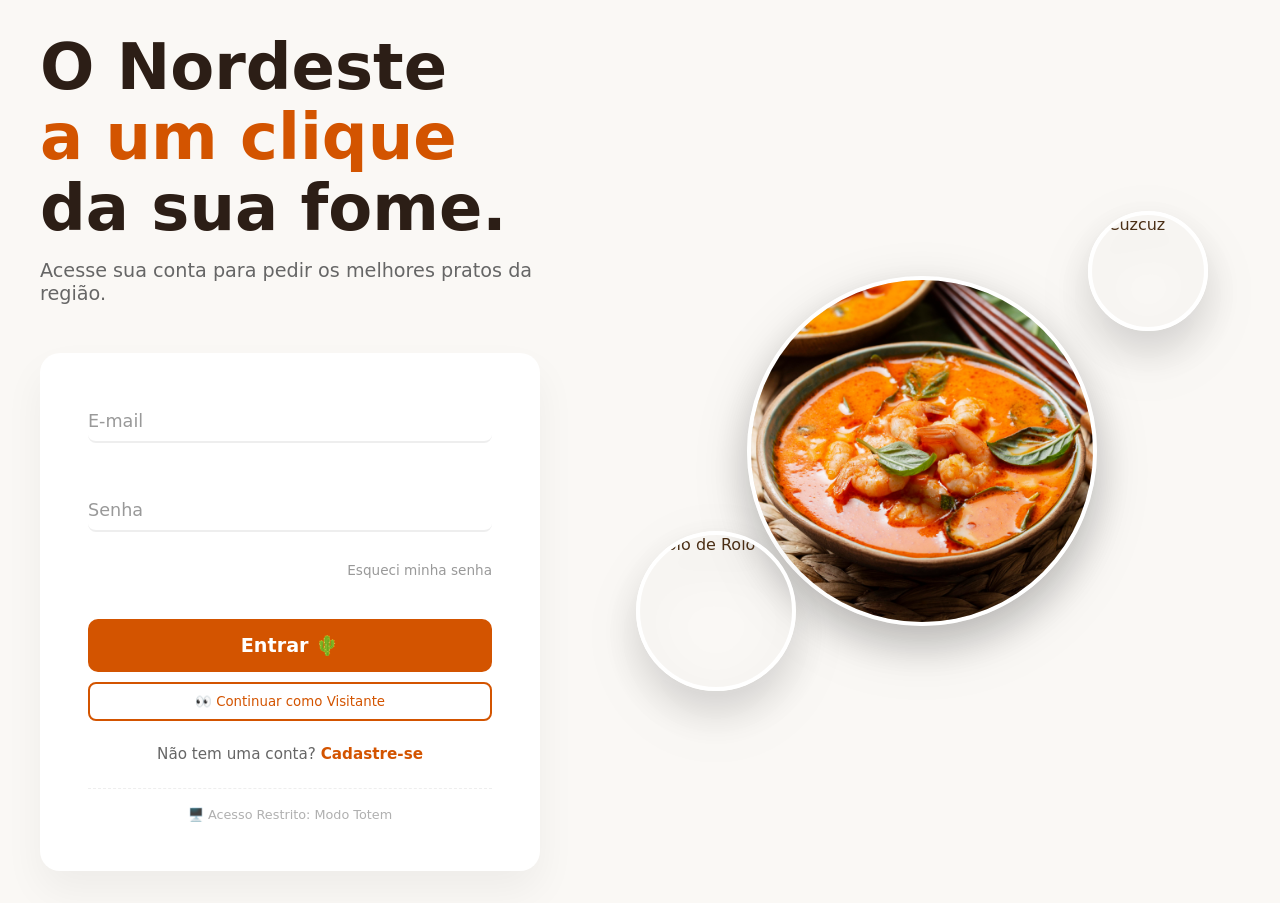
==== commit c6294dec: "implementacao modo totem" ====
--- a/index.html
+++ b/index.html
@@ -16,7 +16,7 @@
                 <h1 class="giant-title">O Nordeste<br><span class="highlight">a um clique</span><br>da sua fome.</h1>
                 <p class="subtitle">Acesse sua conta para pedir os melhores pratos da região.</p>
 
-              <form id="login-form" class="minimal-form">
+                <form id="login-form" class="minimal-form">
                     <div class="input-group">
                         <input type="email" id="email" required placeholder=" ">
                         <label for="email">E-mail</label>
@@ -40,6 +40,12 @@
                     <div class="register-link">
                         <p>Não tem uma conta? <a href="cadastro.html">Cadastre-se</a></p>
                     </div>
+
+                    <div style="text-align: center; margin-top: 25px; padding-top: 15px; border-top: 1px dashed #eee;">
+                        <a href="totem.html" target="_blank" style="color: #b0b0b0; font-size: 0.8rem; text-decoration: none; transition: 0.3s;" onmouseover="this.style.color='var(--primary)'" onmouseout="this.style.color='#b0b0b0'">
+                            🖥️ Acesso Restrito: Modo Totem
+                        </a>
+                    </div>
                 </form>
             </div>
 
@@ -48,9 +54,6 @@
                 <img src="img/cuzcuz.jpg" alt="Cuzcuz" class="float-img img-2">
                 <img src="img/bolo de rolo.jpg" alt="Bolo de Rolo" class="float-img img-3">
             </div>
-
-        </div>
-    </div>
 
     <div id="forgot-password-modal" class="modal-overlay hidden">
         <div class="modal-content">
--- a/css/style.css
+++ b/css/style.css
@@ -109,9 +109,6 @@
 .step.active .circle { background: var(--primary); color: var(--white); }
 .step.completed .circle { background: #27ae60; color: var(--white); }
 
-.footer { background-color: var(--footer-bg); color: #e2e8f0; padding: 3rem 2rem 1rem; margin-top: auto; }
-.footer-content { max-width: 1200px; margin: 0 auto; display: grid; grid-template-columns: repeat(auto-fit, minmax(250px, 1fr)); gap: 2rem; }
-
 .page-title {
     color: var(--primary);
     margin-bottom: 1.5rem;
@@ -547,17 +544,24 @@
     background-color: #2c1e16;
     color: #f5f5f5;
     margin-top: 3rem;
-    box-shadow: 0 -4px 10px rgba(0,0,0,0.1);
-}
-
-.footer-content {
-    display: flex;
-    flex-wrap: wrap;
-    justify-content: space-between;
-    gap: 2rem;
-    max-width: 1200px;
-    margin: 0 auto;
-    padding: 3rem 20px;
+    box-shadow: 0 -10px 20px rgba(0,0,0,0.15);
+    border-top: 2px solid var(--primary); 
+}
+
+.footer-content { 
+    max-width: 1200px; 
+    margin: 0 auto; 
+    display: grid; 
+    grid-template-columns: 1fr 1fr 1fr; 
+    gap: 2rem; 
+}
+
+.footer-content > div:nth-child(2) {
+    text-align: center;
+}
+
+.footer-content > div:nth-child(3) {
+    text-align: right;
 }
 
 .footer-col {
@@ -1975,4 +1979,308 @@
 
 .btn-modal-primary:hover {
     opacity: 0.85;
+}
+
+.brinde-prata-box {
+    background-color: #f0fdf4; 
+    border: 1px solid #bbf7d0;
+}
+
+.brinde-prata-text {
+    color: #166534; 
+    font-weight: bold;
+}
+
+.brinde-ouro-box {
+    background-color: #fefce8; 
+    border: 1px solid #fef08a;
+}
+
+.brinde-ouro-text {
+    color: #854d0e; 
+    font-weight: bold;
+}
+
+.modal-perfil-overlay {
+    position: fixed; top: 0; left: 0; width: 100%; height: 100%;
+    background: rgba(0, 0, 0, 0.6);
+    display: flex; justify-content: center; align-items: center;
+    z-index: 9999;
+}
+
+.modal-perfil-box {
+    background: #fff; padding: 30px; border-radius: 12px;
+    text-align: center; max-width: 90%; width: 400px;
+    box-shadow: 0 10px 25px rgba(0,0,0,0.2);
+}
+
+.modal-perfil-icon {
+    font-size: 40px; margin-bottom: 15px;
+}
+
+.modal-perfil-title {
+    color: #b91c1c; font-size: 20px; margin-bottom: 10px;
+}
+
+.modal-perfil-text {
+    color: #4b5563; font-size: 15px; margin-bottom: 25px; line-height: 1.5;
+}
+
+.tag-opcional {
+    font-size: 0.8em;
+    color: #6b7280;
+    font-weight: normal;
+    font-style: italic;
+    margin-left: 5px;
+}
+
+.totem-body {
+    background-color: #121816; 
+    overflow: hidden;
+    user-select: none;
+}
+
+.totem-container {
+    display: grid;
+    grid-template-columns: 1.8fr 1.2fr;
+    height: 100vh;
+    width: 100vw;
+    gap: 15px;
+    padding: 15px;
+}
+
+.totem-welcome-overlay {
+    position: fixed;
+    top: 0; left: 0; width: 100%; height: 100%;
+    background: linear-gradient(rgba(44, 30, 22, 0.9), rgba(211, 84, 0, 0.95)), url('img/fundo-login.jpg');
+    background-size: cover;
+    background-position: center;
+    z-index: 9999;
+    display: flex;
+    flex-direction: column;
+    justify-content: center;
+    align-items: center;
+    color: #fff;
+    text-align: center;
+    cursor: pointer;
+    transition: opacity 0.5s ease;
+}
+
+.totem-welcome-overlay.hidden {
+    opacity: 0;
+    pointer-events: none;
+}
+
+.totem-logo-giant {
+    font-size: 4.5rem;
+    margin-bottom: 20px;
+    animation: pulseTotem 2s infinite;
+}
+
+.totem-touch-prompt {
+    font-size: 2rem;
+    background: rgba(255, 255, 255, 0.15);
+    padding: 15px 40px;
+    border-radius: 50px;
+    border: 2px solid #fff;
+    margin-top: 40px;
+}
+
+.totem-feed {
+    background: var(--bg-light);
+    border-radius: 20px;
+    padding: 20px;
+    display: flex;
+    flex-direction: column;
+    overflow-y: auto;
+    box-shadow: 0 10px 30px rgba(0,0,0,0.3);
+}
+
+.totem-header {
+    display: flex;
+    justify-content: space-between;
+    align-items: center;
+    margin-bottom: 20px;
+    border-bottom: 2px solid #ddd;
+    padding-bottom: 15px;
+}
+
+.totem-grid {
+    display: grid;
+    grid-template-columns: repeat(auto-fit, minmax(220px, 1fr));
+    gap: 20px;
+}
+
+.totem-card {
+    background: #fff;
+    border-radius: 16px;
+    padding: 15px;
+    text-align: center;
+    box-shadow: 0 4px 12px rgba(0,0,0,0.05);
+    display: flex;
+    flex-direction: column;
+    justify-content: space-between;
+    border: 2px solid transparent;
+}
+
+.totem-card:active {
+    border-color: var(--primary);
+    transform: scale(0.98);
+}
+
+.totem-card-img {
+    width: 100%;
+    height: 120px;
+    object-fit: cover;
+    border-radius: 12px;
+    margin-bottom: 10px;
+}
+
+.totem-card h3 {
+    font-size: 1.2rem;
+    color: var(--text-dark);
+    margin-bottom: 5px;
+}
+
+.totem-card .price {
+    font-size: 1.4rem;
+    color: var(--primary);
+    font-weight: bold;
+    margin: 10px 0;
+}
+
+.btn-totem-add {
+    background: var(--primary);
+    color: #fff;
+    border: none;
+    padding: 12px;
+    border-radius: 10px;
+    font-size: 1.1rem;
+    font-weight: bold;
+    cursor: pointer;
+    width: 100%;
+}
+
+.totem-sidebar {
+    background: #fff;
+    border-radius: 20px;
+    padding: 25px;
+    display: flex;
+    flex-direction: column;
+    box-shadow: 0 10px 30px rgba(0,0,0,0.3);
+    height: 100%;
+}
+
+.totem-cart-title {
+    font-size: 1.6rem;
+    color: var(--text-dark);
+    border-bottom: 2px dashed #eee;
+    padding-bottom: 10px;
+    margin-bottom: 15px;
+    display: flex;
+    justify-content: space-between;
+}
+
+.totem-cart-items {
+    flex: 1;
+    overflow-y: auto;
+    margin-bottom: 15px;
+}
+
+.totem-cart-row {
+    display: flex;
+    justify-content: space-between;
+    align-items: center;
+    padding: 12px 0;
+    border-bottom: 1px solid #eee;
+}
+
+.totem-qty-box {
+    display: flex;
+    align-items: center;
+    gap: 10px;
+    background: #f5f5f5;
+    padding: 5px;
+    border-radius: 30px;
+}
+
+.btn-totem-qty {
+    width: 36px;
+    height: 36px;
+    border-radius: 50%;
+    border: none;
+    background: #fff;
+    font-size: 1.2rem;
+    font-weight: bold;
+    color: var(--primary);
+    box-shadow: 0 2px 5px rgba(0,0,0,0.1);
+}
+
+.totem-total-box {
+    background: var(--bg-light);
+    padding: 20px;
+    border-radius: 15px;
+    margin-bottom: 20px;
+}
+
+.totem-total-row {
+    display: flex;
+    justify-content: space-between;
+    font-size: 1.8rem;
+    font-weight: 800;
+    color: var(--accent);
+}
+
+.btn-totem-checkout {
+    background: #27ae60;
+    color: white;
+    font-size: 1.6rem;
+    padding: 20px;
+    border-radius: 15px;
+    border: none;
+    font-weight: bold;
+    box-shadow: 0 8px 20px rgba(39, 174, 96, 0.3);
+    width: 100%;
+    cursor: pointer;
+}
+
+.btn-totem-checkout:active {
+    transform: scale(0.97);
+}
+
+.totem-timeout-warning {
+    position: fixed;
+    top: 0; left: 0; width: 100%; height: 100%;
+    background: rgba(0,0,0,0.8);
+    z-index: 10000;
+    display: flex;
+    justify-content: center;
+    align-items: center;
+}
+
+.totem-timeout-box {
+    background: white;
+    padding: 40px;
+    border-radius: 20px;
+    text-align: center;
+    max-width: 450px;
+    box-shadow: 0 20px 40px rgba(0,0,0,0.5);
+}
+
+.totem-lgpd-footer {
+    font-size: 0.8rem;
+    color: #aaa;
+    text-align: center;
+    margin-top: 10px;
+}
+
+@keyframes pulseTotem {
+    0% { transform: scale(1); }
+    50% { transform: scale(1.03); }
+    100% { transform: scale(1); }
+}
+
+@keyframes spin { 
+    0% { transform: rotate(0deg); } 
+    100% { transform: rotate(360deg); } 
 }
